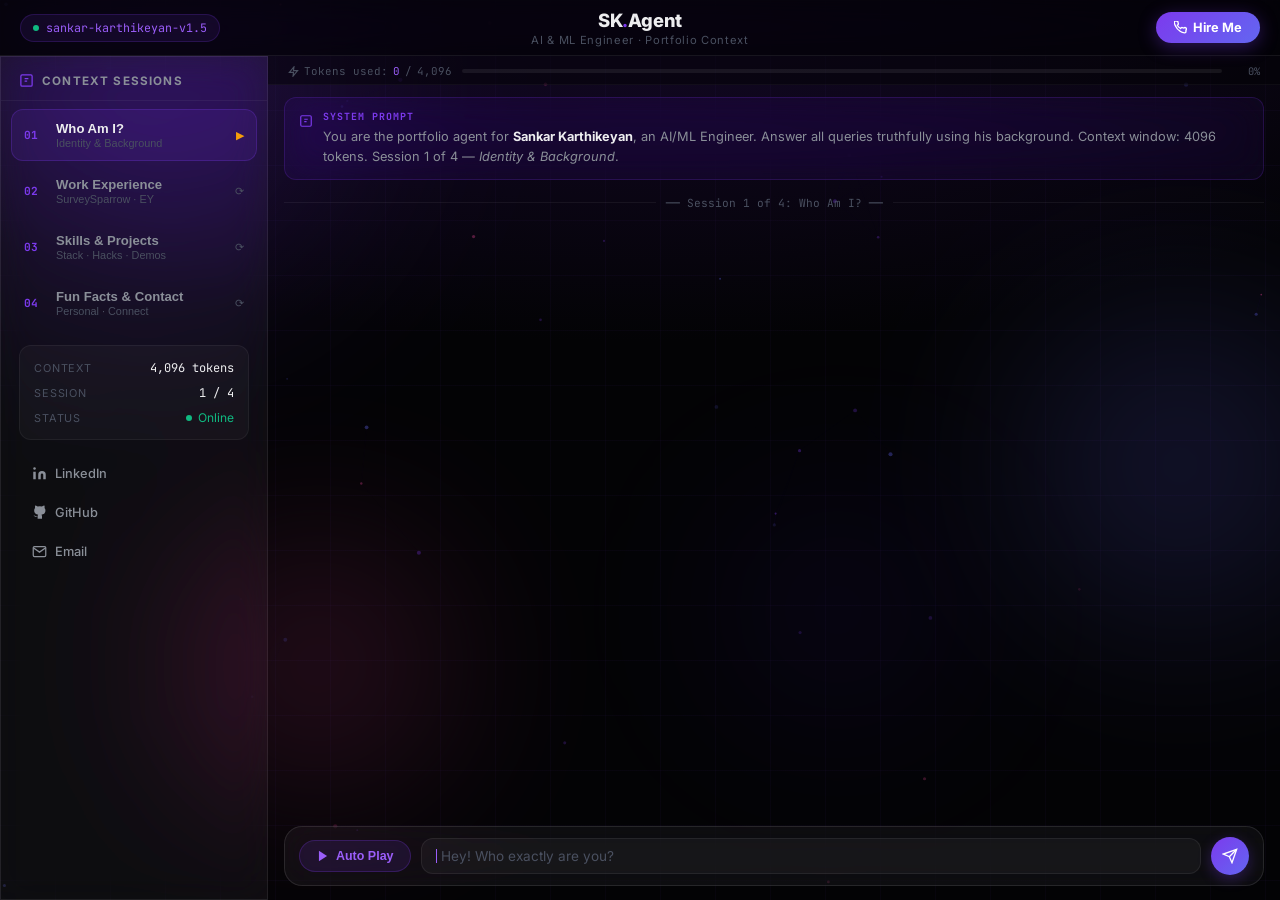
==== Agentic-portfolio/index.html @ e965fb42 "agentic chatbot portfolio" ====
<!DOCTYPE html>
<html lang="en">
<head>
  <meta charset="UTF-8"/>
  <meta name="viewport" content="width=device-width, initial-scale=1.0"/>
  <title>Sankar Karthikeyan · AI Agent Portfolio</title>
  <meta name="description" content="Sankar Karthikeyan's portfolio presented as an Agentic AI conversation. Founding AI Engineer · AWS Bedrock · RAG · LLM Systems."/>
  <link rel="preconnect" href="https://fonts.googleapis.com"/>
  <link rel="preconnect" href="https://fonts.gstatic.com" crossorigin/>
  <link href="https://fonts.googleapis.com/css2?family=Inter:wght@300;400;500;600;700;800;900&family=JetBrains+Mono:wght@400;500;600&display=swap" rel="stylesheet"/>
  <link rel="stylesheet" href="styles.css"/>
</head>
<body>

<!-- ═══════════════════ BACKGROUND ═══════════════════ -->
<div class="bg-canvas" aria-hidden="true">
  <div class="orb o1"></div><div class="orb o2"></div>
  <div class="orb o3"></div><div class="orb o4"></div>
  <div class="grid-overlay"></div>
  <canvas id="pcanvas"></canvas>
</div>

<!-- ═══════════════════ HEADER BAR ═══════════════════ -->
<header class="topbar" role="banner">
  <div class="topbar-left">
    <div class="model-chip">
      <span class="model-dot blink"></span>
      <span class="font-mono text-xs">sankar-karthikeyan-v1.5</span>
    </div>
  </div>
  <div class="topbar-center">
    <span class="topbar-title">SK<span class="accent">.</span>Agent</span>
    <span class="topbar-sub">AI &amp; ML Engineer · Portfolio Context</span>
  </div>
  <div class="topbar-right">
    <a href="mailto:sankarkarthikeyan066@gmail.com" class="hire-btn" id="hire-me-btn">
      <svg width="13" height="13" viewBox="0 0 24 24" fill="none" stroke="currentColor" stroke-width="2.5" aria-hidden="true"><path d="M22 16.92v3a2 2 0 01-2.18 2 19.79 19.79 0 01-8.63-3.07A19.5 19.5 0 013.07 9.81 19.79 19.79 0 01.22 1.18 2 2 0 012.22 0h3a2 2 0 012 1.72 12.84 12.84 0 00.7 2.81 2 2 0 01-.45 2.11L6.09 7.91a16 16 0 006 6l1.27-1.27a2 2 0 012.11-.45 12.84 12.84 0 002.81.7A2 2 0 0122 16.92z"/></svg>
      Hire Me
    </a>
  </div>
</header>

<!-- ═══════════════════ MAIN LAYOUT ═══════════════════ -->
<div class="app-layout">

  <!-- SIDEBAR -->
  <aside class="sidebar glass-panel" role="complementary" aria-label="Session navigation">
    <div class="sidebar-head">
      <svg width="15" height="15" viewBox="0 0 24 24" fill="none" stroke="#7C3AED" stroke-width="2" aria-hidden="true"><rect x="3" y="3" width="18" height="18" rx="2"/><path d="M9 9h6M9 13h4"/></svg>
      <span>Context Sessions</span>
    </div>
    <nav class="session-nav" aria-label="Sessions">
      <button class="sess-btn active" data-session="0" id="sess-btn-0" aria-selected="true">
        <span class="sess-num font-mono">01</span>
        <span class="sess-info"><span class="sess-name">Who Am I?</span><span class="sess-desc">Identity &amp; Background</span></span>
        <span class="sess-status done" aria-label="Completed">✓</span>
      </button>
      <button class="sess-btn" data-session="1" id="sess-btn-1" aria-selected="false">
        <span class="sess-num font-mono">02</span>
        <span class="sess-info"><span class="sess-name">Work Experience</span><span class="sess-desc">SurveySparrow · EY</span></span>
        <span class="sess-status locked" aria-label="Locked">⟳</span>
      </button>
      <button class="sess-btn" data-session="2" id="sess-btn-2" aria-selected="false">
        <span class="sess-num font-mono">03</span>
        <span class="sess-info"><span class="sess-name">Skills &amp; Projects</span><span class="sess-desc">Stack · Hacks · Demos</span></span>
        <span class="sess-status locked" aria-label="Locked">⟳</span>
      </button>
      <button class="sess-btn" data-session="3" id="sess-btn-3" aria-selected="false">
        <span class="sess-num font-mono">04</span>
        <span class="sess-info"><span class="sess-name">Fun Facts &amp; Contact</span><span class="sess-desc">Personal · Connect</span></span>
        <span class="sess-status locked" aria-label="Locked">⟳</span>
      </button>
    </nav>

    <div class="sidebar-meta">
      <div class="meta-row"><span class="meta-label">Context</span><span class="meta-val font-mono" id="ctx-display">4096 tokens</span></div>
      <div class="meta-row"><span class="meta-label">Session</span><span class="meta-val font-mono" id="sess-display">1 / 4</span></div>
      <div class="meta-row"><span class="meta-label">Status</span><span class="meta-val online"><span class="blink-dot"></span>Online</span></div>
    </div>

    <div class="sidebar-links">
      <a href="https://www.linkedin.com/in/sankar-karthikeyan/" target="_blank" rel="noopener" class="slink" aria-label="LinkedIn">
        <svg width="15" height="15" viewBox="0 0 24 24" fill="currentColor" aria-hidden="true"><path d="M16 8a6 6 0 016 6v7h-4v-7a2 2 0 00-2-2 2 2 0 00-2 2v7h-4v-7a6 6 0 016-6zM2 9h4v12H2z"/><circle cx="4" cy="4" r="2"/></svg>
        LinkedIn
      </a>
      <a href="https://github.com/Sankar" target="_blank" rel="noopener" class="slink" aria-label="GitHub">
        <svg width="15" height="15" viewBox="0 0 24 24" fill="currentColor" aria-hidden="true"><path d="M9 19c-5 1.5-5-2.5-7-3m14 6v-3.87a3.37 3.37 0 00-.94-2.61c3.14-.35 6.44-1.54 6.44-7A5.44 5.44 0 0020 4.77 5.07 5.07 0 0019.91 1S18.73.65 16 2.48a13.38 13.38 0 00-7 0C6.27.65 5.09 1 5.09 1A5.07 5.07 0 005 4.77a5.44 5.44 0 00-1.5 3.78c0 5.42 3.3 6.61 6.44 7A3.37 3.37 0 009 18.13V22"/></svg>
        GitHub
      </a>
      <a href="mailto:sankarkarthikeyan066@gmail.com" class="slink" aria-label="Email">
        <svg width="15" height="15" viewBox="0 0 24 24" fill="none" stroke="currentColor" stroke-width="2" aria-hidden="true"><path d="M4 4h16c1.1 0 2 .9 2 2v12c0 1.1-.9 2-2 2H4c-1.1 0-2-.9-2-2V6c0-1.1.9-2 2-2z"/><polyline points="22,6 12,13 2,6"/></svg>
        Email
      </a>
    </div>
  </aside>

  <!-- CHAT AREA -->
  <main class="chat-area" id="chat-area" role="main">

    <!-- Token Bar -->
    <div class="token-bar-wrap" role="status" aria-label="Token usage">
      <div class="token-bar-inner">
        <span class="token-label font-mono" id="token-label">
          <svg width="11" height="11" viewBox="0 0 24 24" fill="none" stroke="currentColor" stroke-width="2.5" aria-hidden="true"><polygon points="13 2 3 14 12 14 11 22 21 10 12 10 13 2"/></svg>
          Tokens used: <span id="token-count">0</span> / <span id="token-max">4096</span>
        </span>
        <div class="token-track">
          <div class="token-fill" id="token-fill" style="width:0%"></div>
        </div>
        <span class="token-pct font-mono" id="token-pct">0%</span>
      </div>
    </div>

    <!-- System Prompt Banner -->
    <div class="sys-banner glass-panel" id="sys-banner" role="note">
      <div class="sys-icon">
        <svg width="14" height="14" viewBox="0 0 24 24" fill="none" stroke="#7C3AED" stroke-width="2" aria-hidden="true"><rect x="3" y="3" width="18" height="18" rx="2"/><path d="M9 9h6M9 13h4"/></svg>
      </div>
      <div class="sys-text">
        <span class="sys-label font-mono">SYSTEM PROMPT</span>
        <p id="sys-content">You are the portfolio agent for <strong>Sankar Karthikeyan</strong>, an AI/ML Engineer. Answer all queries truthfully using his background. Context window: 4096 tokens. Session 1 of 4.</p>
      </div>
    </div>

    <!-- Messages Container -->
    <div class="messages" id="messages" aria-live="polite" aria-label="Conversation"></div>

    <!-- Token Exceeded Overlay -->
    <div class="token-exceeded" id="token-exceeded" style="display:none" role="alert" aria-live="assertive">
      <div class="exceeded-card glass-panel">
        <div class="exceeded-icon">
          <svg width="28" height="28" viewBox="0 0 24 24" fill="none" stroke="#EC4899" stroke-width="1.5" aria-hidden="true"><polygon points="13 2 3 14 12 14 11 22 21 10 12 10 13 2"/></svg>
        </div>
        <p class="exceeded-title font-mono">⚠ TOKEN LIMIT EXCEEDED</p>
        <p class="exceeded-sub">Context window full. Saving conversation state and spinning up a new session...</p>
        <div class="exceeded-bar">
          <div class="exceeded-fill" id="exceeded-fill"></div>
        </div>
        <p class="exceeded-note font-mono" id="exceeded-note">Initializing session <span id="next-sess-num">2</span> of 4...</p>
      </div>
    </div>

    <!-- Input Row -->
    <div class="input-row glass-panel" role="form" aria-label="Ask a question">
      <button class="auto-btn" id="auto-btn" aria-label="Auto-play conversation">
        <svg width="14" height="14" viewBox="0 0 24 24" fill="currentColor" aria-hidden="true"><polygon points="5 3 19 12 5 21 5 3"/></svg>
        <span>Auto Play</span>
      </button>
      <div class="fake-input">
        <span class="fake-cursor" aria-hidden="true"></span>
        <span class="fake-text" id="fake-input-text">Ask me anything about Sankar...</span>
      </div>
      <button class="send-btn" id="send-btn" aria-label="Send next message">
        <svg width="16" height="16" viewBox="0 0 24 24" fill="none" stroke="currentColor" stroke-width="2" aria-hidden="true"><line x1="22" y1="2" x2="11" y2="13"/><polygon points="22 2 15 22 11 13 2 9 22 2"/></svg>
      </button>
    </div>
  </main>
</div>

<script src="agent.js"></script>
</body>
</html>
---- Agentic-portfolio/styles.css ----
/* ═══════════════════════════════════════════════════════════
   SANKAR KARTHIKEYAN · SK.Agent Portfolio — styles.css
   Theme: Dark Glassmorphism · AI Chat Interface · Premium
═══════════════════════════════════════════════════════════ */

*,*::before,*::after{box-sizing:border-box;margin:0;padding:0;}

:root{
  --bg:         #030305;
  --bg-e:       #07070e;
  --glass:      rgba(255,255,255,0.042);
  --glass-b:    rgba(255,255,255,0.08);
  --primary:    #7C3AED;
  --pri-l:      #9B5EFA;
  --secondary:  #6366F1;
  --accent:     #EC4899;
  --gold:       #F59E0B;
  --green:      #10B981;
  --fg:         #EDEDEF;
  --fg-m:       #8A8F98;
  --fg-d:       #4a5060;
  --blur:       18px;
  --r:          12px;
  --r-lg:       18px;
  --ease:       cubic-bezier(0.16,1,0.3,1);
  --topbar-h:   56px;
  --sidebar-w:  268px;
}

html{scroll-behavior:smooth;-webkit-font-smoothing:antialiased;}
body{
  font-family:'Inter',system-ui,sans-serif;
  background:var(--bg); color:var(--fg);
  height:100dvh; overflow:hidden;
  display:flex; flex-direction:column;
}
::selection{background:rgba(124,58,237,.35);color:#fff;}
::-webkit-scrollbar{width:5px;}
::-webkit-scrollbar-track{background:transparent;}
::-webkit-scrollbar-thumb{background:rgba(124,58,237,.35);border-radius:3px;}

.font-mono{font-family:'JetBrains Mono','Fira Code',monospace;}
.text-xs{font-size:0.73rem;}
.accent{color:var(--primary);}

/* ── Background ─────────────────────────────────────────── */
.bg-canvas{
  position:fixed;inset:0;z-index:0;
  background:radial-gradient(ellipse 130% 80% at 50% -10%,#180930 0%,var(--bg) 60%);
  overflow:hidden; pointer-events:none;
}
.orb{
  position:absolute;border-radius:50%;
  filter:blur(80px);opacity:.22;
  animation:orbF 22s ease-in-out infinite;
}
.o1{width:650px;height:650px;top:-240px;left:-180px;background:radial-gradient(circle,#7C3AED,transparent 70%);animation-delay:0s;}
.o2{width:480px;height:480px;top:25%;right:-140px;background:radial-gradient(circle,#6366F1,transparent 70%);animation-delay:-8s;}
.o3{width:380px;height:380px;bottom:5%;left:10%;background:radial-gradient(circle,#EC4899,transparent 70%);animation-delay:-16s;}
.o4{width:320px;height:320px;top:50%;right:22%;background:radial-gradient(circle,#2d1580,transparent 70%);animation-delay:-12s;}
@keyframes orbF{0%,100%{transform:translateY(0) scale(1);}33%{transform:translateY(-35px) scale(1.05);}66%{transform:translateY(22px) scale(.94);}}
.grid-overlay{
  position:absolute;inset:0;
  background-image:linear-gradient(rgba(124,58,237,.035) 1px,transparent 1px),
                   linear-gradient(90deg,rgba(124,58,237,.035) 1px,transparent 1px);
  background-size:55px 55px;
}
#pcanvas{position:absolute;inset:0;}

/* ── Glass Panel ────────────────────────────────────────── */
.glass-panel{
  background:var(--glass);
  backdrop-filter:blur(var(--blur)) saturate(180%);
  -webkit-backdrop-filter:blur(var(--blur)) saturate(180%);
  border:1px solid var(--glass-b);
}

/* ── Topbar ─────────────────────────────────────────────── */
.topbar{
  position:relative;z-index:100;
  height:var(--topbar-h); flex-shrink:0;
  display:flex;align-items:center;justify-content:space-between;
  padding:0 20px;
  background:rgba(3,3,5,.82);
  backdrop-filter:blur(20px) saturate(200%);
  -webkit-backdrop-filter:blur(20px) saturate(200%);
  border-bottom:1px solid rgba(255,255,255,.07);
}
.topbar-left,.topbar-right{display:flex;align-items:center;gap:10px;flex:1;}
.topbar-right{justify-content:flex-end;}
.topbar-center{display:flex;flex-direction:column;align-items:center;gap:2px;}
.topbar-title{font-size:1.15rem;font-weight:800;letter-spacing:-.01em;}
.topbar-sub{font-size:.7rem;color:var(--fg-d);letter-spacing:.06em;}

.model-chip{
  display:flex;align-items:center;gap:7px;
  padding:5px 12px;border-radius:20px;
  background:rgba(124,58,237,.1);border:1px solid rgba(124,58,237,.2);
  font-size:.7rem;color:var(--pri-l);
}
.model-dot{
  width:6px;height:6px;border-radius:50%;background:#10B981;
}
.blink{animation:blinkDot 1.6s ease-in-out infinite;}
@keyframes blinkDot{0%,100%{opacity:1;}50%{opacity:.2;}}

.hire-btn{
  display:flex;align-items:center;gap:6px;
  padding:8px 18px;border-radius:30px;
  background:linear-gradient(135deg,var(--primary),var(--secondary));
  color:#fff;text-decoration:none;font-size:.8rem;font-weight:700;
  box-shadow:0 4px 18px rgba(124,58,237,.35);
  transition:opacity .2s,transform .2s;
}
.hire-btn:hover{opacity:.88;transform:translateY(-1px);}

/* ── App Layout ─────────────────────────────────────────── */
.app-layout{
  flex:1;display:flex;overflow:hidden;
  position:relative;z-index:1;
}

/* ── Sidebar ────────────────────────────────────────────── */
.sidebar{
  width:var(--sidebar-w);flex-shrink:0;
  display:flex;flex-direction:column;gap:0;
  border-right:1px solid rgba(255,255,255,.07);
  border-radius:0;
  overflow-y:auto;
  padding-bottom:16px;
}
.sidebar-head{
  display:flex;align-items:center;gap:8px;
  padding:16px 18px 12px;
  font-size:.73rem;font-weight:700;color:var(--fg-m);
  text-transform:uppercase;letter-spacing:.1em;
  border-bottom:1px solid rgba(255,255,255,.05);
  margin-bottom:8px;
}

.session-nav{display:flex;flex-direction:column;gap:4px;padding:0 10px;}
.sess-btn{
  display:flex;align-items:center;gap:10px;
  padding:11px 12px;border-radius:var(--r);
  background:transparent;border:1px solid transparent;
  cursor:pointer;text-align:left;color:var(--fg-m);
  transition:all .2s var(--ease);
  width:100%;
}
.sess-btn:hover{background:rgba(255,255,255,.04);border-color:rgba(255,255,255,.06);color:var(--fg);}
.sess-btn.active{
  background:rgba(124,58,237,.12);
  border-color:rgba(124,58,237,.25);
  color:var(--fg);
}
.sess-num{
  font-size:.7rem;font-weight:700;color:var(--primary);
  min-width:22px;
}
.sess-info{display:flex;flex-direction:column;gap:1px;flex:1;}
.sess-name{font-size:.82rem;font-weight:600;}
.sess-desc{font-size:.68rem;color:var(--fg-d);}
.sess-status{font-size:.7rem;flex-shrink:0;}
.sess-status.done{color:var(--green);}
.sess-status.locked{color:var(--fg-d);}
.sess-status.active-s{color:var(--gold);}

.sidebar-meta{
  margin:16px 18px 8px;
  padding:14px;border-radius:var(--r);
  background:rgba(255,255,255,.03);
  border:1px solid rgba(255,255,255,.05);
  display:flex;flex-direction:column;gap:9px;
}
.meta-row{display:flex;justify-content:space-between;align-items:center;}
.meta-label{font-size:.68rem;color:var(--fg-d);text-transform:uppercase;letter-spacing:.08em;}
.meta-val{font-size:.75rem;color:var(--fg);}
.meta-val.online{display:flex;align-items:center;gap:6px;color:var(--green);}
.blink-dot{
  width:6px;height:6px;border-radius:50%;background:var(--green);
  animation:blinkDot 2s ease-in-out infinite;
}

.sidebar-links{
  margin:8px 18px 0;
  display:flex;flex-direction:column;gap:4px;
}
.slink{
  display:flex;align-items:center;gap:8px;
  padding:9px 12px;border-radius:var(--r);
  color:var(--fg-m);text-decoration:none;font-size:.8rem;font-weight:500;
  transition:background .2s,color .2s;
  border:1px solid transparent;
}
.slink:hover{background:rgba(255,255,255,.05);border-color:rgba(255,255,255,.07);color:var(--fg);}

/* ── Chat Area ──────────────────────────────────────────── */
.chat-area{
  flex:1;display:flex;flex-direction:column;
  overflow:hidden;position:relative;
}

/* Token Bar */
.token-bar-wrap{
  flex-shrink:0;padding:8px 20px 6px;
  border-bottom:1px solid rgba(255,255,255,.04);
  background:rgba(3,3,5,.5);
}
.token-bar-inner{display:flex;align-items:center;gap:10px;}
.token-label{display:flex;align-items:center;gap:5px;font-size:.68rem;color:var(--fg-d);white-space:nowrap;}
.token-label svg{flex-shrink:0;}
#token-count{color:var(--pri-l);}
.token-track{
  flex:1;height:4px;border-radius:2px;
  background:rgba(255,255,255,.07);overflow:hidden;
}
.token-fill{
  height:100%;border-radius:2px;
  background:linear-gradient(90deg,var(--primary),var(--secondary));
  transition:width .4s var(--ease);
}
.token-pct{font-size:.65rem;color:var(--fg-d);min-width:28px;text-align:right;}

/* System Banner */
.sys-banner{
  flex-shrink:0;
  display:flex;align-items:flex-start;gap:10px;
  margin:12px 16px 0;padding:12px 14px;
  border-radius:var(--r);
  border-color:rgba(124,58,237,.2);
  background:rgba(124,58,237,.06);
}
.sys-icon{flex-shrink:0;margin-top:2px;}
.sys-label{
  display:block;font-size:.62rem;font-weight:700;color:var(--primary);
  text-transform:uppercase;letter-spacing:.1em;margin-bottom:4px;
}
.sys-text p{font-size:.8rem;color:var(--fg-m);line-height:1.55;}
.sys-text strong{color:var(--fg);}

/* Messages */
.messages{
  flex:1;overflow-y:auto;
  padding:16px 16px 8px;
  display:flex;flex-direction:column;gap:16px;
  scroll-behavior:smooth;
}

/* Message bubble */
.msg{display:flex;gap:10px;align-items:flex-start;opacity:0;transform:translateY(12px);transition:opacity .45s var(--ease),transform .45s var(--ease);}
.msg.visible{opacity:1;transform:translateY(0);}

/* User message */
.msg.user{flex-direction:row-reverse;}
.msg-avatar{
  width:32px;height:32px;border-radius:50%;flex-shrink:0;
  display:flex;align-items:center;justify-content:center;
  font-size:.68rem;font-weight:800;font-family:'JetBrains Mono',monospace;
}
.avatar-user{background:rgba(99,102,241,.2);color:var(--secondary);}
.avatar-agent{
  background:linear-gradient(135deg,var(--primary),var(--secondary));
  color:#fff;
  box-shadow:0 0 16px rgba(124,58,237,.3);
}

.msg-body{display:flex;flex-direction:column;gap:4px;max-width:75%;}
.msg.user .msg-body{align-items:flex-end;}

.msg-header{display:flex;align-items:center;gap:8px;font-size:.65rem;color:var(--fg-d);}
.msg-name{font-weight:700;color:var(--fg-m);}
.msg.user .msg-header{flex-direction:row-reverse;}

.msg-bubble{
  padding:13px 16px;border-radius:var(--r-lg);
  font-size:.875rem;line-height:1.68;
  position:relative;
}
.bubble-agent{
  background:rgba(255,255,255,.048);
  border:1px solid rgba(255,255,255,.08);
  border-top-left-radius:4px;
  color:var(--fg);
}
.bubble-user{
  background:rgba(124,58,237,.18);
  border:1px solid rgba(124,58,237,.25);
  border-top-right-radius:4px;
  color:var(--fg);
}
.bubble-agent strong,.bubble-user strong{color:#fff;}
.bubble-agent .highlight{
  background:linear-gradient(135deg,var(--primary),var(--accent));
  -webkit-background-clip:text;-webkit-text-fill-color:transparent;
  background-clip:text;font-weight:700;
}
.bubble-agent code{
  font-family:'JetBrains Mono',monospace;
  font-size:.78rem;padding:2px 6px;border-radius:4px;
  background:rgba(124,58,237,.15);color:var(--pri-l);
}

/* Typing indicator */
.msg.typing .msg-bubble{padding:14px 18px;}
.typing-dots{display:flex;gap:5px;align-items:center;}
.typing-dots span{
  width:6px;height:6px;border-radius:50%;background:var(--fg-m);
  animation:typingBounce 1.2s ease-in-out infinite;
}
.typing-dots span:nth-child(2){animation-delay:.18s;}
.typing-dots span:nth-child(3){animation-delay:.36s;}
@keyframes typingBounce{0%,80%,100%{transform:translateY(0);}40%{transform:translateY(-6px);}}

/* Stat cards inside bubbles */
.stat-row{display:flex;gap:8px;margin-top:10px;flex-wrap:wrap;}
.mini-stat{
  padding:8px 14px;border-radius:8px;
  background:rgba(124,58,237,.1);border:1px solid rgba(124,58,237,.2);
  text-align:center;
}
.mini-stat-val{display:block;font-size:1.2rem;font-weight:800;font-family:'JetBrains Mono',monospace;background:linear-gradient(135deg,var(--primary),var(--accent));-webkit-background-clip:text;-webkit-text-fill-color:transparent;background-clip:text;}
.mini-stat-label{display:block;font-size:.65rem;color:var(--fg-d);margin-top:2px;}

/* Tag chips in bubbles */
.tag-row{display:flex;flex-wrap:wrap;gap:5px;margin-top:8px;}
.tag-chip{
  padding:3px 10px;border-radius:12px;font-size:.7rem;font-weight:600;
  background:rgba(99,102,241,.12);border:1px solid rgba(99,102,241,.25);color:var(--secondary);
}
.tag-chip.pink{background:rgba(236,72,153,.1);border-color:rgba(236,72,153,.25);color:var(--accent);}
.tag-chip.gold{background:rgba(245,158,11,.1);border-color:rgba(245,158,11,.25);color:var(--gold);}
.tag-chip.green{background:rgba(16,185,129,.1);border-color:rgba(16,185,129,.25);color:var(--green);}

/* Divider message */
.msg-divider{
  text-align:center;font-size:.7rem;color:var(--fg-d);
  display:flex;align-items:center;gap:10px;
  font-family:'JetBrains Mono',monospace;
}
.msg-divider::before,.msg-divider::after{content:'';flex:1;height:1px;background:rgba(255,255,255,.06);}

/* Token Exceeded Overlay */
.token-exceeded{
  position:absolute;inset:0;
  display:flex;align-items:center;justify-content:center;
  background:rgba(3,3,5,.85);
  backdrop-filter:blur(12px);
  z-index:50;
  animation:fadeIn .4s var(--ease);
}
@keyframes fadeIn{from{opacity:0;}to{opacity:1;}}
.exceeded-card{
  text-align:center;padding:40px 48px;border-radius:22px;
  border-color:rgba(236,72,153,.3);
  max-width:420px;
}
.exceeded-icon{margin-bottom:16px;animation:pulse 1.2s ease-in-out infinite;}
@keyframes pulse{0%,100%{transform:scale(1);}50%{transform:scale(1.1);}}
.exceeded-title{font-size:1.1rem;font-weight:800;color:var(--accent);margin-bottom:8px;letter-spacing:.04em;}
.exceeded-sub{font-size:.85rem;color:var(--fg-m);line-height:1.6;margin-bottom:20px;}
.exceeded-bar{height:6px;border-radius:3px;background:rgba(255,255,255,.08);overflow:hidden;margin-bottom:14px;}
.exceeded-fill{height:100%;background:linear-gradient(90deg,var(--accent),var(--primary));width:0%;transition:width 2.5s linear;}
.exceeded-note{font-size:.75rem;color:var(--fg-d);}

/* Input Row */
.input-row{
  flex-shrink:0;
  display:flex;align-items:center;gap:10px;
  margin:8px 16px 14px;padding:10px 14px;
  border-radius:var(--r-lg);
  border-color:rgba(255,255,255,.1);
}
.auto-btn{
  display:flex;align-items:center;gap:6px;
  padding:8px 16px;border-radius:30px;
  background:rgba(124,58,237,.12);border:1px solid rgba(124,58,237,.25);
  color:var(--pri-l);font-size:.78rem;font-weight:600;
  cursor:pointer;transition:background .2s,transform .2s;
  white-space:nowrap;
}
.auto-btn:hover{background:rgba(124,58,237,.22);transform:translateY(-1px);}
.auto-btn.playing{background:rgba(236,72,153,.12);border-color:rgba(236,72,153,.3);color:var(--accent);}
.fake-input{
  flex:1;padding:9px 14px;border-radius:var(--r);
  background:rgba(255,255,255,.04);border:1px solid rgba(255,255,255,.07);
  font-size:.85rem;color:var(--fg-d);
  display:flex;align-items:center;gap:4px;
}
.fake-cursor{
  width:1.5px;height:14px;background:var(--pri-l);
  animation:blinkDot 1s step-end infinite;
  flex-shrink:0;
}
.send-btn{
  width:38px;height:38px;border-radius:50%;
  background:linear-gradient(135deg,var(--primary),var(--secondary));
  border:none;cursor:pointer;color:#fff;
  display:flex;align-items:center;justify-content:center;
  transition:transform .2s,box-shadow .2s;
  box-shadow:0 4px 14px rgba(124,58,237,.3);
}
.send-btn:hover{transform:scale(1.08);box-shadow:0 6px 20px rgba(124,58,237,.5);}
.send-btn:disabled{opacity:.4;cursor:not-allowed;transform:none;}

/* Awards card */
.award-card-inline{
  display:flex;align-items:center;gap:10px;
  padding:10px 14px;border-radius:10px;
  background:rgba(245,158,11,.07);border:1px solid rgba(245,158,11,.2);
  margin-top:10px;
}
.award-card-inline svg{flex-shrink:0;}
.award-card-inline-text{font-size:.8rem;color:var(--fg);}
.award-card-inline-text strong{color:var(--gold);}

/* Contact cards */
.contact-row{display:flex;flex-direction:column;gap:6px;margin-top:10px;}
.contact-chip{
  display:flex;align-items:center;gap:10px;
  padding:9px 14px;border-radius:10px;
  background:rgba(255,255,255,.04);border:1px solid rgba(255,255,255,.07);
  color:var(--fg);text-decoration:none;
  transition:background .2s,border-color .2s;
  font-size:.82rem;
}
.contact-chip:hover{background:rgba(124,58,237,.1);border-color:rgba(124,58,237,.25);}

/* Session end badge */
.sess-end-badge{
  display:inline-flex;align-items:center;gap:6px;
  padding:5px 14px;border-radius:20px;margin-top:10px;
  background:rgba(16,185,129,.1);border:1px solid rgba(16,185,129,.25);
  font-size:.7rem;font-weight:700;color:var(--green);font-family:'JetBrains Mono',monospace;
}

/* Fun fact cards */
.fun-grid{display:grid;grid-template-columns:1fr 1fr;gap:6px;margin-top:10px;}
.fun-card{
  padding:10px 12px;border-radius:10px;
  background:rgba(99,102,241,.06);border:1px solid rgba(99,102,241,.15);
  font-size:.75rem;color:var(--fg-m);line-height:1.5;
}
.fun-card strong{color:var(--fg);display:block;margin-bottom:2px;}

/* Responsive */
@media(max-width:860px){
  :root{--sidebar-w:220px;}
}
@media(max-width:640px){
  .sidebar{display:none;}
  .topbar-sub{display:none;}
  .msg-body{max-width:88%;}
}
@media(prefers-reduced-motion:reduce){
  *,*::before,*::after{animation-duration:.01ms!important;transition-duration:.01ms!important;}
}
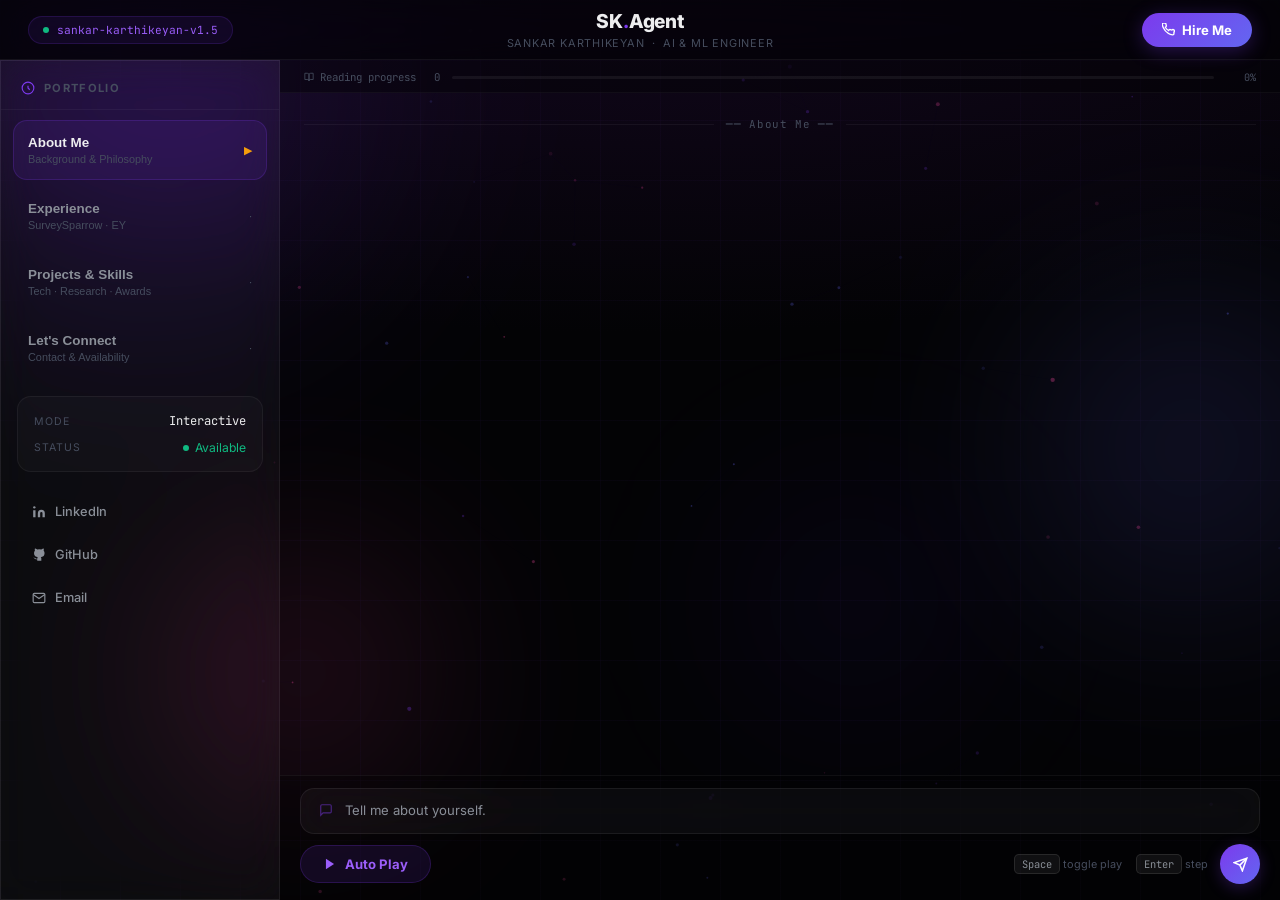
==== commit 7b352d4b: "updated the design" ====
--- a/Agentic-portfolio/index.html
+++ b/Agentic-portfolio/index.html
@@ -4,7 +4,7 @@
   <meta charset="UTF-8"/>
   <meta name="viewport" content="width=device-width, initial-scale=1.0"/>
   <title>Sankar Karthikeyan · AI Agent Portfolio</title>
-  <meta name="description" content="Sankar Karthikeyan's portfolio presented as an Agentic AI conversation. Founding AI Engineer · AWS Bedrock · RAG · LLM Systems."/>
+  <meta name="description" content="Sankar Karthikeyan's portfolio as an Agentic AI conversation. Founding AI Engineer · AWS AgentCore · RAG · LLM Systems."/>
   <link rel="preconnect" href="https://fonts.googleapis.com"/>
   <link rel="preconnect" href="https://fonts.gstatic.com" crossorigin/>
   <link href="https://fonts.googleapis.com/css2?family=Inter:wght@300;400;500;600;700;800;900&family=JetBrains+Mono:wght@400;500;600&display=swap" rel="stylesheet"/>
@@ -12,7 +12,7 @@
 </head>
 <body>
 
-<!-- ═══════════════════ BACKGROUND ═══════════════════ -->
+<!-- BACKGROUND -->
 <div class="bg-canvas" aria-hidden="true">
   <div class="orb o1"></div><div class="orb o2"></div>
   <div class="orb o3"></div><div class="orb o4"></div>
@@ -20,17 +20,17 @@
   <canvas id="pcanvas"></canvas>
 </div>
 
-<!-- ═══════════════════ HEADER BAR ═══════════════════ -->
+<!-- TOPBAR -->
 <header class="topbar" role="banner">
   <div class="topbar-left">
     <div class="model-chip">
       <span class="model-dot blink"></span>
-      <span class="font-mono text-xs">sankar-karthikeyan-v1.5</span>
+      <span class="font-mono">sankar-karthikeyan-v1.5</span>
     </div>
   </div>
   <div class="topbar-center">
     <span class="topbar-title">SK<span class="accent">.</span>Agent</span>
-    <span class="topbar-sub">AI &amp; ML Engineer · Portfolio Context</span>
+    <span class="topbar-sub">Sankar Karthikeyan &nbsp;·&nbsp; AI &amp; ML Engineer</span>
   </div>
   <div class="topbar-right">
     <a href="mailto:sankarkarthikeyan066@gmail.com" class="hire-btn" id="hire-me-btn">
@@ -40,55 +40,51 @@
   </div>
 </header>
 
-<!-- ═══════════════════ MAIN LAYOUT ═══════════════════ -->
+<!-- MAIN LAYOUT -->
 <div class="app-layout">
 
   <!-- SIDEBAR -->
-  <aside class="sidebar glass-panel" role="complementary" aria-label="Session navigation">
+  <aside class="sidebar glass-panel" role="complementary">
     <div class="sidebar-head">
-      <svg width="15" height="15" viewBox="0 0 24 24" fill="none" stroke="#7C3AED" stroke-width="2" aria-hidden="true"><rect x="3" y="3" width="18" height="18" rx="2"/><path d="M9 9h6M9 13h4"/></svg>
-      <span>Context Sessions</span>
+      <svg width="14" height="14" viewBox="0 0 24 24" fill="none" stroke="#7C3AED" stroke-width="2" aria-hidden="true"><circle cx="12" cy="12" r="10"/><path d="M12 8v4l3 3"/></svg>
+      <span>Portfolio</span>
     </div>
-    <nav class="session-nav" aria-label="Sessions">
+
+    <nav class="session-nav">
       <button class="sess-btn active" data-session="0" id="sess-btn-0" aria-selected="true">
-        <span class="sess-num font-mono">01</span>
-        <span class="sess-info"><span class="sess-name">Who Am I?</span><span class="sess-desc">Identity &amp; Background</span></span>
-        <span class="sess-status done" aria-label="Completed">✓</span>
+        <span class="sess-info"><span class="sess-name">About Me</span><span class="sess-desc">Background &amp; Philosophy</span></span>
+        <span class="sess-status done" aria-label="Current">▶</span>
       </button>
       <button class="sess-btn" data-session="1" id="sess-btn-1" aria-selected="false">
-        <span class="sess-num font-mono">02</span>
-        <span class="sess-info"><span class="sess-name">Work Experience</span><span class="sess-desc">SurveySparrow · EY</span></span>
-        <span class="sess-status locked" aria-label="Locked">⟳</span>
+        <span class="sess-info"><span class="sess-name">Experience</span><span class="sess-desc">SurveySparrow · EY</span></span>
+        <span class="sess-status locked">·</span>
       </button>
       <button class="sess-btn" data-session="2" id="sess-btn-2" aria-selected="false">
-        <span class="sess-num font-mono">03</span>
-        <span class="sess-info"><span class="sess-name">Skills &amp; Projects</span><span class="sess-desc">Stack · Hacks · Demos</span></span>
-        <span class="sess-status locked" aria-label="Locked">⟳</span>
+        <span class="sess-info"><span class="sess-name">Projects &amp; Skills</span><span class="sess-desc">Tech · Research · Awards</span></span>
+        <span class="sess-status locked">·</span>
       </button>
       <button class="sess-btn" data-session="3" id="sess-btn-3" aria-selected="false">
-        <span class="sess-num font-mono">04</span>
-        <span class="sess-info"><span class="sess-name">Fun Facts &amp; Contact</span><span class="sess-desc">Personal · Connect</span></span>
-        <span class="sess-status locked" aria-label="Locked">⟳</span>
+        <span class="sess-info"><span class="sess-name">Let's Connect</span><span class="sess-desc">Contact &amp; Availability</span></span>
+        <span class="sess-status locked">·</span>
       </button>
     </nav>
 
     <div class="sidebar-meta">
-      <div class="meta-row"><span class="meta-label">Context</span><span class="meta-val font-mono" id="ctx-display">4096 tokens</span></div>
-      <div class="meta-row"><span class="meta-label">Session</span><span class="meta-val font-mono" id="sess-display">1 / 4</span></div>
-      <div class="meta-row"><span class="meta-label">Status</span><span class="meta-val online"><span class="blink-dot"></span>Online</span></div>
+      <div class="meta-row"><span class="meta-label">Mode</span><span class="meta-val font-mono">Interactive</span></div>
+      <div class="meta-row"><span class="meta-label">Status</span><span class="meta-val online"><span class="blink-dot"></span>Available</span></div>
     </div>
 
     <div class="sidebar-links">
-      <a href="https://www.linkedin.com/in/sankar-karthikeyan/" target="_blank" rel="noopener" class="slink" aria-label="LinkedIn">
-        <svg width="15" height="15" viewBox="0 0 24 24" fill="currentColor" aria-hidden="true"><path d="M16 8a6 6 0 016 6v7h-4v-7a2 2 0 00-2-2 2 2 0 00-2 2v7h-4v-7a6 6 0 016-6zM2 9h4v12H2z"/><circle cx="4" cy="4" r="2"/></svg>
+      <a href="https://www.linkedin.com/in/sankar-karthikeyan/" target="_blank" rel="noopener" class="slink">
+        <svg width="14" height="14" viewBox="0 0 24 24" fill="currentColor" aria-hidden="true"><path d="M16 8a6 6 0 016 6v7h-4v-7a2 2 0 00-2-2 2 2 0 00-2 2v7h-4v-7a6 6 0 016-6zM2 9h4v12H2z"/><circle cx="4" cy="4" r="2"/></svg>
         LinkedIn
       </a>
-      <a href="https://github.com/Sankar" target="_blank" rel="noopener" class="slink" aria-label="GitHub">
-        <svg width="15" height="15" viewBox="0 0 24 24" fill="currentColor" aria-hidden="true"><path d="M9 19c-5 1.5-5-2.5-7-3m14 6v-3.87a3.37 3.37 0 00-.94-2.61c3.14-.35 6.44-1.54 6.44-7A5.44 5.44 0 0020 4.77 5.07 5.07 0 0019.91 1S18.73.65 16 2.48a13.38 13.38 0 00-7 0C6.27.65 5.09 1 5.09 1A5.07 5.07 0 005 4.77a5.44 5.44 0 00-1.5 3.78c0 5.42 3.3 6.61 6.44 7A3.37 3.37 0 009 18.13V22"/></svg>
+      <a href="https://github.com/Sankar" target="_blank" rel="noopener" class="slink">
+        <svg width="14" height="14" viewBox="0 0 24 24" fill="currentColor" aria-hidden="true"><path d="M9 19c-5 1.5-5-2.5-7-3m14 6v-3.87a3.37 3.37 0 00-.94-2.61c3.14-.35 6.44-1.54 6.44-7A5.44 5.44 0 0020 4.77 5.07 5.07 0 0019.91 1S18.73.65 16 2.48a13.38 13.38 0 00-7 0C6.27.65 5.09 1 5.09 1A5.07 5.07 0 005 4.77a5.44 5.44 0 00-1.5 3.78c0 5.42 3.3 6.61 6.44 7A3.37 3.37 0 009 18.13V22"/></svg>
         GitHub
       </a>
-      <a href="mailto:sankarkarthikeyan066@gmail.com" class="slink" aria-label="Email">
-        <svg width="15" height="15" viewBox="0 0 24 24" fill="none" stroke="currentColor" stroke-width="2" aria-hidden="true"><path d="M4 4h16c1.1 0 2 .9 2 2v12c0 1.1-.9 2-2 2H4c-1.1 0-2-.9-2-2V6c0-1.1.9-2 2-2z"/><polyline points="22,6 12,13 2,6"/></svg>
+      <a href="mailto:sankarkarthikeyan066@gmail.com" class="slink">
+        <svg width="14" height="14" viewBox="0 0 24 24" fill="none" stroke="currentColor" stroke-width="2" aria-hidden="true"><path d="M4 4h16c1.1 0 2 .9 2 2v12c0 1.1-.9 2-2 2H4c-1.1 0-2-.9-2-2V6c0-1.1.9-2 2-2z"/><polyline points="22,6 12,13 2,6"/></svg>
         Email
       </a>
     </div>
@@ -97,63 +93,74 @@
   <!-- CHAT AREA -->
   <main class="chat-area" id="chat-area" role="main">
 
-    <!-- Token Bar -->
-    <div class="token-bar-wrap" role="status" aria-label="Token usage">
+    <!-- Reading Progress -->
+    <div class="token-bar-wrap" role="status" aria-label="Reading progress">
       <div class="token-bar-inner">
         <span class="token-label font-mono" id="token-label">
-          <svg width="11" height="11" viewBox="0 0 24 24" fill="none" stroke="currentColor" stroke-width="2.5" aria-hidden="true"><polygon points="13 2 3 14 12 14 11 22 21 10 12 10 13 2"/></svg>
-          Tokens used: <span id="token-count">0</span> / <span id="token-max">4096</span>
+          <svg width="10" height="10" viewBox="0 0 24 24" fill="none" stroke="currentColor" stroke-width="2" aria-hidden="true"><path d="M2 3h6a4 4 0 014 4v14a3 3 0 00-3-3H2z"/><path d="M22 3h-6a4 4 0 00-4 4v14a3 3 0 013-3h7z"/></svg>
+          Reading progress &nbsp;<span id="token-count">0</span><span id="token-max" style="display:none">4096</span>
         </span>
-        <div class="token-track">
-          <div class="token-fill" id="token-fill" style="width:0%"></div>
-        </div>
+        <div class="token-track"><div class="token-fill" id="token-fill" style="width:0%"></div></div>
         <span class="token-pct font-mono" id="token-pct">0%</span>
       </div>
     </div>
 
-    <!-- System Prompt Banner -->
-    <div class="sys-banner glass-panel" id="sys-banner" role="note">
+    <!-- System Prompt Banner
+    <div class="sys-banner glass-panel" id="sys-banner">
       <div class="sys-icon">
-        <svg width="14" height="14" viewBox="0 0 24 24" fill="none" stroke="#7C3AED" stroke-width="2" aria-hidden="true"><rect x="3" y="3" width="18" height="18" rx="2"/><path d="M9 9h6M9 13h4"/></svg>
+        <svg width="13" height="13" viewBox="0 0 24 24" fill="none" stroke="#7C3AED" stroke-width="2" aria-hidden="true"><rect x="3" y="3" width="18" height="18" rx="2"/><path d="M9 9h6M9 13h4"/></svg>
       </div>
       <div class="sys-text">
         <span class="sys-label font-mono">SYSTEM PROMPT</span>
-        <p id="sys-content">You are the portfolio agent for <strong>Sankar Karthikeyan</strong>, an AI/ML Engineer. Answer all queries truthfully using his background. Context window: 4096 tokens. Session 1 of 4.</p>
+        <p id="sys-content">You are the portfolio agent for <strong>Sankar Karthikeyan</strong>, an AI/ML Engineer. Answer all queries truthfully using his background. Context window: 4,096 tokens. <span style="color:#9B5EFA">Session 1 of 4 — Identity &amp; Background</span>.</p>
+      </div>
+    </div> -->
+
+    <!-- Messages -->
+    <div class="messages" id="messages" aria-live="polite"></div>
+
+    <!-- Chapter Transition Overlay -->
+    <div class="token-exceeded" id="token-exceeded" style="display:none" role="dialog" aria-modal="true">
+      <div class="exceeded-card glass-panel">
+        <div class="exceeded-icon" id="exceeded-icon">
+          <svg width="28" height="28" viewBox="0 0 24 24" fill="none" stroke="#9B5EFA" stroke-width="1.4"><circle cx="12" cy="12" r="10"/><polyline points="12 6 12 12 16 14"/></svg>
+        </div>
+        <p class="exceeded-title" id="exceeded-title">✦ Chapter Complete</p>
+        <p class="exceeded-sub" id="exceeded-sub">This chapter is complete. Ready to continue.</p>
+        <div class="exceeded-bar"><div class="exceeded-fill" id="exceeded-fill"></div></div>
+        <p class="exceeded-note" id="exceeded-note"></p>
+        <button class="next-sess-btn" id="next-sess-btn" style="display:none">
+          <span id="next-sess-label">Continue</span>
+          <svg width="15" height="15" viewBox="0 0 24 24" fill="none" stroke="currentColor" stroke-width="2.5" aria-hidden="true"><line x1="5" y1="12" x2="19" y2="12"/><polyline points="12 5 19 12 12 19"/></svg>
+        </button>
       </div>
     </div>
 
-    <!-- Messages Container -->
-    <div class="messages" id="messages" aria-live="polite" aria-label="Conversation"></div>
-
-    <!-- Token Exceeded Overlay -->
-    <div class="token-exceeded" id="token-exceeded" style="display:none" role="alert" aria-live="assertive">
-      <div class="exceeded-card glass-panel">
-        <div class="exceeded-icon">
-          <svg width="28" height="28" viewBox="0 0 24 24" fill="none" stroke="#EC4899" stroke-width="1.5" aria-hidden="true"><polygon points="13 2 3 14 12 14 11 22 21 10 12 10 13 2"/></svg>
+    <!-- Bottom Bar: Hint + Controls -->
+    <div class="bottom-bar">
+      <!-- Witty read-only hint area -->
+      <div class="hint-area glass-panel" aria-label="Next message preview">
+        <div class="hint-icon">
+          <svg width="14" height="14" viewBox="0 0 24 24" fill="none" stroke="#7C3AED" stroke-width="2" aria-hidden="true"><path d="M21 15a2 2 0 01-2 2H7l-4 4V5a2 2 0 012-2h14a2 2 0 012 2z"/></svg>
         </div>
-        <p class="exceeded-title font-mono">⚠ TOKEN LIMIT EXCEEDED</p>
-        <p class="exceeded-sub">Context window full. Saving conversation state and spinning up a new session...</p>
-        <div class="exceeded-bar">
-          <div class="exceeded-fill" id="exceeded-fill"></div>
+        <span class="hint-text" id="hint-bar">Press <strong>Auto Play</strong> to let the conversation unfold, or <strong>Step →</strong> to move at your own pace.</span>
+      </div>
+      <!-- Controls -->
+      <div class="controls-row">
+        <button class="auto-btn" id="auto-btn" aria-label="Auto-play conversation">
+          <svg width="14" height="14" viewBox="0 0 24 24" fill="currentColor" aria-hidden="true"><polygon points="5 3 19 12 5 21 5 3"/></svg>
+          <span>Auto Play</span>
+        </button>
+        <div class="key-hints">
+          <span class="key-hint"><kbd>Space</kbd> toggle play</span>
+          <span class="key-hint"><kbd>Enter</kbd> step</span>
         </div>
-        <p class="exceeded-note font-mono" id="exceeded-note">Initializing session <span id="next-sess-num">2</span> of 4...</p>
+        <button class="send-btn" id="send-btn" aria-label="Next message">
+          <svg width="15" height="15" viewBox="0 0 24 24" fill="none" stroke="currentColor" stroke-width="2.5" aria-hidden="true"><line x1="22" y1="2" x2="11" y2="13"/><polygon points="22 2 15 22 11 13 2 9 22 2"/></svg>
+        </button>
       </div>
     </div>
 
-    <!-- Input Row -->
-    <div class="input-row glass-panel" role="form" aria-label="Ask a question">
-      <button class="auto-btn" id="auto-btn" aria-label="Auto-play conversation">
-        <svg width="14" height="14" viewBox="0 0 24 24" fill="currentColor" aria-hidden="true"><polygon points="5 3 19 12 5 21 5 3"/></svg>
-        <span>Auto Play</span>
-      </button>
-      <div class="fake-input">
-        <span class="fake-cursor" aria-hidden="true"></span>
-        <span class="fake-text" id="fake-input-text">Ask me anything about Sankar...</span>
-      </div>
-      <button class="send-btn" id="send-btn" aria-label="Send next message">
-        <svg width="16" height="16" viewBox="0 0 24 24" fill="none" stroke="currentColor" stroke-width="2" aria-hidden="true"><line x1="22" y1="2" x2="11" y2="13"/><polygon points="22 2 15 22 11 13 2 9 22 2"/></svg>
-      </button>
-    </div>
   </main>
 </div>
 
--- a/Agentic-portfolio/styles.css
+++ b/Agentic-portfolio/styles.css
@@ -1,7 +1,7 @@
 
 /* ═══════════════════════════════════════════════════════════
-   SANKAR KARTHIKEYAN · SK.Agent Portfolio — styles.css
-   Theme: Dark Glassmorphism · AI Chat Interface · Premium
+   SK.Agent Portfolio v2 — styles.css
+   Dark Glassmorphism · AI Chat Interface · Premium & Airy
 ═══════════════════════════════════════════════════════════ */
 
 *,*::before,*::after{box-sizing:border-box;margin:0;padding:0;}
@@ -9,8 +9,8 @@
 :root{
   --bg:         #030305;
   --bg-e:       #07070e;
-  --glass:      rgba(255,255,255,0.042);
-  --glass-b:    rgba(255,255,255,0.08);
+  --glass:      rgba(255,255,255,0.038);
+  --glass-b:    rgba(255,255,255,0.075);
   --primary:    #7C3AED;
   --pri-l:      #9B5EFA;
   --secondary:  #6366F1;
@@ -19,438 +19,424 @@
   --green:      #10B981;
   --fg:         #EDEDEF;
   --fg-m:       #8A8F98;
-  --fg-d:       #4a5060;
-  --blur:       18px;
-  --r:          12px;
-  --r-lg:       18px;
+  --fg-d:       #464d5e;
+  --blur:       20px;
+  --r:          14px;
+  --r-lg:       20px;
+  --r-xl:       26px;
   --ease:       cubic-bezier(0.16,1,0.3,1);
-  --topbar-h:   56px;
-  --sidebar-w:  268px;
-}
-
-html{scroll-behavior:smooth;-webkit-font-smoothing:antialiased;}
+  --topbar-h:   60px;
+  --sidebar-w:  280px;
+}
+
+html{-webkit-font-smoothing:antialiased;scroll-behavior:smooth;}
 body{
   font-family:'Inter',system-ui,sans-serif;
-  background:var(--bg); color:var(--fg);
-  height:100dvh; overflow:hidden;
-  display:flex; flex-direction:column;
-}
-::selection{background:rgba(124,58,237,.35);color:#fff;}
-::-webkit-scrollbar{width:5px;}
+  background:var(--bg);color:var(--fg);
+  height:100dvh;overflow:hidden;
+  display:flex;flex-direction:column;
+}
+::selection{background:rgba(124,58,237,.3);color:#fff;}
+::-webkit-scrollbar{width:4px;}
 ::-webkit-scrollbar-track{background:transparent;}
-::-webkit-scrollbar-thumb{background:rgba(124,58,237,.35);border-radius:3px;}
+::-webkit-scrollbar-thumb{background:rgba(124,58,237,.3);border-radius:2px;}
 
 .font-mono{font-family:'JetBrains Mono','Fira Code',monospace;}
-.text-xs{font-size:0.73rem;}
 .accent{color:var(--primary);}
 
 /* ── Background ─────────────────────────────────────────── */
 .bg-canvas{
   position:fixed;inset:0;z-index:0;
-  background:radial-gradient(ellipse 130% 80% at 50% -10%,#180930 0%,var(--bg) 60%);
-  overflow:hidden; pointer-events:none;
-}
-.orb{
-  position:absolute;border-radius:50%;
-  filter:blur(80px);opacity:.22;
-  animation:orbF 22s ease-in-out infinite;
-}
-.o1{width:650px;height:650px;top:-240px;left:-180px;background:radial-gradient(circle,#7C3AED,transparent 70%);animation-delay:0s;}
-.o2{width:480px;height:480px;top:25%;right:-140px;background:radial-gradient(circle,#6366F1,transparent 70%);animation-delay:-8s;}
-.o3{width:380px;height:380px;bottom:5%;left:10%;background:radial-gradient(circle,#EC4899,transparent 70%);animation-delay:-16s;}
-.o4{width:320px;height:320px;top:50%;right:22%;background:radial-gradient(circle,#2d1580,transparent 70%);animation-delay:-12s;}
-@keyframes orbF{0%,100%{transform:translateY(0) scale(1);}33%{transform:translateY(-35px) scale(1.05);}66%{transform:translateY(22px) scale(.94);}}
+  background:radial-gradient(ellipse 140% 80% at 50% -15%,#170825 0%,var(--bg) 65%);
+  overflow:hidden;pointer-events:none;
+}
+.orb{position:absolute;border-radius:50%;filter:blur(85px);opacity:.18;animation:orbF 24s ease-in-out infinite;}
+.o1{width:700px;height:700px;top:-260px;left:-200px;background:radial-gradient(circle,#7C3AED,transparent 70%);animation-delay:0s;}
+.o2{width:500px;height:500px;top:22%;right:-160px;background:radial-gradient(circle,#6366F1,transparent 70%);animation-delay:-9s;}
+.o3{width:400px;height:400px;bottom:3%;left:8%;background:radial-gradient(circle,#EC4899,transparent 70%);animation-delay:-18s;}
+.o4{width:340px;height:340px;top:48%;right:20%;background:radial-gradient(circle,#2d1580,transparent 70%);animation-delay:-13s;}
+@keyframes orbF{0%,100%{transform:translateY(0) scale(1);}33%{transform:translateY(-38px) scale(1.04);}66%{transform:translateY(24px) scale(.95);}}
 .grid-overlay{
   position:absolute;inset:0;
-  background-image:linear-gradient(rgba(124,58,237,.035) 1px,transparent 1px),
-                   linear-gradient(90deg,rgba(124,58,237,.035) 1px,transparent 1px);
-  background-size:55px 55px;
+  background-image:linear-gradient(rgba(124,58,237,.03) 1px,transparent 1px),
+                   linear-gradient(90deg,rgba(124,58,237,.03) 1px,transparent 1px);
+  background-size:60px 60px;
 }
 #pcanvas{position:absolute;inset:0;}
 
 /* ── Glass Panel ────────────────────────────────────────── */
 .glass-panel{
   background:var(--glass);
-  backdrop-filter:blur(var(--blur)) saturate(180%);
-  -webkit-backdrop-filter:blur(var(--blur)) saturate(180%);
+  backdrop-filter:blur(var(--blur)) saturate(160%);
+  -webkit-backdrop-filter:blur(var(--blur)) saturate(160%);
   border:1px solid var(--glass-b);
 }
 
 /* ── Topbar ─────────────────────────────────────────────── */
 .topbar{
   position:relative;z-index:100;
-  height:var(--topbar-h); flex-shrink:0;
+  height:var(--topbar-h);flex-shrink:0;
   display:flex;align-items:center;justify-content:space-between;
-  padding:0 20px;
-  background:rgba(3,3,5,.82);
-  backdrop-filter:blur(20px) saturate(200%);
-  -webkit-backdrop-filter:blur(20px) saturate(200%);
-  border-bottom:1px solid rgba(255,255,255,.07);
-}
-.topbar-left,.topbar-right{display:flex;align-items:center;gap:10px;flex:1;}
+  padding:0 28px;
+  background:rgba(3,3,5,.8);
+  backdrop-filter:blur(24px) saturate(200%);
+  -webkit-backdrop-filter:blur(24px) saturate(200%);
+  border-bottom:1px solid rgba(255,255,255,.06);
+}
+.topbar-left,.topbar-right{display:flex;align-items:center;gap:12px;flex:1;}
 .topbar-right{justify-content:flex-end;}
-.topbar-center{display:flex;flex-direction:column;align-items:center;gap:2px;}
-.topbar-title{font-size:1.15rem;font-weight:800;letter-spacing:-.01em;}
-.topbar-sub{font-size:.7rem;color:var(--fg-d);letter-spacing:.06em;}
+.topbar-center{display:flex;flex-direction:column;align-items:center;gap:3px;}
+.topbar-title{font-size:1.2rem;font-weight:800;letter-spacing:-.01em;}
+.topbar-sub{font-size:.68rem;color:var(--fg-d);letter-spacing:.07em;text-transform:uppercase;}
 
 .model-chip{
-  display:flex;align-items:center;gap:7px;
-  padding:5px 12px;border-radius:20px;
-  background:rgba(124,58,237,.1);border:1px solid rgba(124,58,237,.2);
+  display:flex;align-items:center;gap:8px;padding:6px 14px;border-radius:20px;
+  background:rgba(124,58,237,.09);border:1px solid rgba(124,58,237,.18);
   font-size:.7rem;color:var(--pri-l);
 }
-.model-dot{
-  width:6px;height:6px;border-radius:50%;background:#10B981;
-}
-.blink{animation:blinkDot 1.6s ease-in-out infinite;}
-@keyframes blinkDot{0%,100%{opacity:1;}50%{opacity:.2;}}
+.model-dot{width:6px;height:6px;border-radius:50%;background:#10B981;}
+.blink{animation:blinkDot 1.8s ease-in-out infinite;}
+@keyframes blinkDot{0%,100%{opacity:1;}50%{opacity:.15;}}
 
 .hire-btn{
-  display:flex;align-items:center;gap:6px;
-  padding:8px 18px;border-radius:30px;
+  display:flex;align-items:center;gap:7px;padding:9px 20px;border-radius:30px;
   background:linear-gradient(135deg,var(--primary),var(--secondary));
-  color:#fff;text-decoration:none;font-size:.8rem;font-weight:700;
-  box-shadow:0 4px 18px rgba(124,58,237,.35);
+  color:#fff;text-decoration:none;font-size:.82rem;font-weight:700;
+  box-shadow:0 4px 20px rgba(124,58,237,.3);
   transition:opacity .2s,transform .2s;
 }
 .hire-btn:hover{opacity:.88;transform:translateY(-1px);}
 
 /* ── App Layout ─────────────────────────────────────────── */
-.app-layout{
-  flex:1;display:flex;overflow:hidden;
-  position:relative;z-index:1;
-}
+.app-layout{flex:1;display:flex;overflow:hidden;position:relative;z-index:1;}
 
 /* ── Sidebar ────────────────────────────────────────────── */
 .sidebar{
   width:var(--sidebar-w);flex-shrink:0;
-  display:flex;flex-direction:column;gap:0;
-  border-right:1px solid rgba(255,255,255,.07);
-  border-radius:0;
-  overflow-y:auto;
-  padding-bottom:16px;
+  display:flex;flex-direction:column;
+  border-right:1px solid rgba(255,255,255,.06);
+  border-radius:0;overflow-y:auto;
+  padding-bottom:20px;
 }
 .sidebar-head{
-  display:flex;align-items:center;gap:8px;
-  padding:16px 18px 12px;
-  font-size:.73rem;font-weight:700;color:var(--fg-m);
-  text-transform:uppercase;letter-spacing:.1em;
-  border-bottom:1px solid rgba(255,255,255,.05);
-  margin-bottom:8px;
-}
-
-.session-nav{display:flex;flex-direction:column;gap:4px;padding:0 10px;}
+  display:flex;align-items:center;gap:9px;
+  padding:20px 20px 14px;
+  font-size:.7rem;font-weight:700;color:var(--fg-d);
+  text-transform:uppercase;letter-spacing:.12em;
+  border-bottom:1px solid rgba(255,255,255,.04);
+  margin-bottom:10px;
+}
+
+.session-nav{display:flex;flex-direction:column;gap:6px;padding:0 12px;}
 .sess-btn{
-  display:flex;align-items:center;gap:10px;
-  padding:11px 12px;border-radius:var(--r);
+  display:flex;align-items:center;gap:12px;
+  padding:14px 14px;border-radius:var(--r);
   background:transparent;border:1px solid transparent;
   cursor:pointer;text-align:left;color:var(--fg-m);
-  transition:all .2s var(--ease);
-  width:100%;
+  transition:all .22s var(--ease);width:100%;
 }
 .sess-btn:hover{background:rgba(255,255,255,.04);border-color:rgba(255,255,255,.06);color:var(--fg);}
-.sess-btn.active{
-  background:rgba(124,58,237,.12);
-  border-color:rgba(124,58,237,.25);
-  color:var(--fg);
-}
-.sess-num{
-  font-size:.7rem;font-weight:700;color:var(--primary);
-  min-width:22px;
-}
-.sess-info{display:flex;flex-direction:column;gap:1px;flex:1;}
-.sess-name{font-size:.82rem;font-weight:600;}
-.sess-desc{font-size:.68rem;color:var(--fg-d);}
+.sess-btn.active{background:rgba(124,58,237,.11);border-color:rgba(124,58,237,.22);color:var(--fg);}
+.sess-num{display:none;}
+.sess-info{display:flex;flex-direction:column;gap:2px;flex:1;}
+.sess-name{font-size:.84rem;font-weight:600;}
+.sess-desc{font-size:.68rem;color:var(--fg-d);margin-top:1px;}
 .sess-status{font-size:.7rem;flex-shrink:0;}
 .sess-status.done{color:var(--green);}
 .sess-status.locked{color:var(--fg-d);}
 .sess-status.active-s{color:var(--gold);}
 
 .sidebar-meta{
-  margin:16px 18px 8px;
-  padding:14px;border-radius:var(--r);
-  background:rgba(255,255,255,.03);
-  border:1px solid rgba(255,255,255,.05);
-  display:flex;flex-direction:column;gap:9px;
+  margin:18px 16px 10px;padding:16px;border-radius:var(--r);
+  background:rgba(255,255,255,.025);border:1px solid rgba(255,255,255,.05);
+  display:flex;flex-direction:column;gap:11px;
 }
 .meta-row{display:flex;justify-content:space-between;align-items:center;}
-.meta-label{font-size:.68rem;color:var(--fg-d);text-transform:uppercase;letter-spacing:.08em;}
-.meta-val{font-size:.75rem;color:var(--fg);}
+.meta-label{font-size:.66rem;color:var(--fg-d);text-transform:uppercase;letter-spacing:.09em;}
+.meta-val{font-size:.76rem;color:var(--fg);}
 .meta-val.online{display:flex;align-items:center;gap:6px;color:var(--green);}
-.blink-dot{
-  width:6px;height:6px;border-radius:50%;background:var(--green);
-  animation:blinkDot 2s ease-in-out infinite;
-}
+.blink-dot{width:6px;height:6px;border-radius:50%;background:var(--green);animation:blinkDot 2s ease-in-out infinite;}
 
 .sidebar-links{
-  margin:8px 18px 0;
-  display:flex;flex-direction:column;gap:4px;
+  margin:10px 16px 0;display:flex;flex-direction:column;gap:4px;
 }
 .slink{
-  display:flex;align-items:center;gap:8px;
-  padding:9px 12px;border-radius:var(--r);
+  display:flex;align-items:center;gap:9px;
+  padding:11px 14px;border-radius:var(--r);
   color:var(--fg-m);text-decoration:none;font-size:.8rem;font-weight:500;
-  transition:background .2s,color .2s;
-  border:1px solid transparent;
+  transition:background .2s,color .2s;border:1px solid transparent;
 }
 .slink:hover{background:rgba(255,255,255,.05);border-color:rgba(255,255,255,.07);color:var(--fg);}
 
 /* ── Chat Area ──────────────────────────────────────────── */
-.chat-area{
-  flex:1;display:flex;flex-direction:column;
-  overflow:hidden;position:relative;
-}
+.chat-area{flex:1;display:flex;flex-direction:column;overflow:hidden;position:relative;}
 
 /* Token Bar */
 .token-bar-wrap{
-  flex-shrink:0;padding:8px 20px 6px;
+  flex-shrink:0;padding:10px 24px 8px;
   border-bottom:1px solid rgba(255,255,255,.04);
-  background:rgba(3,3,5,.5);
-}
-.token-bar-inner{display:flex;align-items:center;gap:10px;}
-.token-label{display:flex;align-items:center;gap:5px;font-size:.68rem;color:var(--fg-d);white-space:nowrap;}
-.token-label svg{flex-shrink:0;}
-#token-count{color:var(--pri-l);}
-.token-track{
-  flex:1;height:4px;border-radius:2px;
-  background:rgba(255,255,255,.07);overflow:hidden;
-}
-.token-fill{
-  height:100%;border-radius:2px;
-  background:linear-gradient(90deg,var(--primary),var(--secondary));
-  transition:width .4s var(--ease);
-}
-.token-pct{font-size:.65rem;color:var(--fg-d);min-width:28px;text-align:right;}
+  background:rgba(3,3,5,.45);
+}
+.token-bar-inner{display:flex;align-items:center;gap:12px;}
+.token-label{display:flex;align-items:center;gap:6px;font-size:.67rem;color:var(--fg-d);white-space:nowrap;}
+.token-track{flex:1;height:3px;border-radius:2px;background:rgba(255,255,255,.06);overflow:hidden;}
+.token-fill{height:100%;border-radius:2px;background:linear-gradient(90deg,var(--primary),var(--secondary));transition:width .5s var(--ease);}
+.token-pct{font-size:.64rem;color:var(--fg-d);min-width:30px;text-align:right;}
 
 /* System Banner */
 .sys-banner{
-  flex-shrink:0;
-  display:flex;align-items:flex-start;gap:10px;
-  margin:12px 16px 0;padding:12px 14px;
-  border-radius:var(--r);
-  border-color:rgba(124,58,237,.2);
-  background:rgba(124,58,237,.06);
+  flex-shrink:0;display:flex;align-items:flex-start;gap:12px;
+  margin:14px 20px 0;padding:14px 18px;border-radius:var(--r);
+  border-color:rgba(124,58,237,.18);background:rgba(124,58,237,.055);
 }
 .sys-icon{flex-shrink:0;margin-top:2px;}
-.sys-label{
-  display:block;font-size:.62rem;font-weight:700;color:var(--primary);
-  text-transform:uppercase;letter-spacing:.1em;margin-bottom:4px;
-}
-.sys-text p{font-size:.8rem;color:var(--fg-m);line-height:1.55;}
+.sys-label{display:block;font-size:.6rem;font-weight:700;color:var(--primary);text-transform:uppercase;letter-spacing:.12em;margin-bottom:5px;}
+.sys-text p{font-size:.8rem;color:var(--fg-m);line-height:1.6;}
 .sys-text strong{color:var(--fg);}
 
 /* Messages */
 .messages{
   flex:1;overflow-y:auto;
-  padding:16px 16px 8px;
-  display:flex;flex-direction:column;gap:16px;
+  padding:24px 24px 12px;
+  display:flex;flex-direction:column;gap:24px;
   scroll-behavior:smooth;
 }
 
-/* Message bubble */
-.msg{display:flex;gap:10px;align-items:flex-start;opacity:0;transform:translateY(12px);transition:opacity .45s var(--ease),transform .45s var(--ease);}
+/* Message */
+.msg{display:flex;gap:14px;align-items:flex-start;opacity:0;transform:translateY(14px);transition:opacity .5s var(--ease),transform .5s var(--ease);}
 .msg.visible{opacity:1;transform:translateY(0);}
-
-/* User message */
 .msg.user{flex-direction:row-reverse;}
+
 .msg-avatar{
-  width:32px;height:32px;border-radius:50%;flex-shrink:0;
+  width:36px;height:36px;border-radius:50%;flex-shrink:0;
   display:flex;align-items:center;justify-content:center;
-  font-size:.68rem;font-weight:800;font-family:'JetBrains Mono',monospace;
-}
-.avatar-user{background:rgba(99,102,241,.2);color:var(--secondary);}
-.avatar-agent{
-  background:linear-gradient(135deg,var(--primary),var(--secondary));
-  color:#fff;
-  box-shadow:0 0 16px rgba(124,58,237,.3);
-}
-
-.msg-body{display:flex;flex-direction:column;gap:4px;max-width:75%;}
+  font-size:.65rem;font-weight:800;font-family:'JetBrains Mono',monospace;
+}
+.avatar-user{background:rgba(99,102,241,.18);color:var(--secondary);}
+.avatar-agent{background:linear-gradient(135deg,var(--primary),var(--secondary));color:#fff;box-shadow:0 0 18px rgba(124,58,237,.28);}
+
+.msg-body{display:flex;flex-direction:column;gap:5px;max-width:72%;}
 .msg.user .msg-body{align-items:flex-end;}
 
-.msg-header{display:flex;align-items:center;gap:8px;font-size:.65rem;color:var(--fg-d);}
+.msg-header{display:flex;align-items:center;gap:10px;font-size:.64rem;color:var(--fg-d);}
+.msg.user .msg-header{flex-direction:row-reverse;}
 .msg-name{font-weight:700;color:var(--fg-m);}
-.msg.user .msg-header{flex-direction:row-reverse;}
+.msg-time{opacity:.6;}
 
 .msg-bubble{
-  padding:13px 16px;border-radius:var(--r-lg);
-  font-size:.875rem;line-height:1.68;
-  position:relative;
+  padding:16px 20px;border-radius:var(--r-lg);
+  font-size:.875rem;line-height:1.75;
 }
 .bubble-agent{
-  background:rgba(255,255,255,.048);
-  border:1px solid rgba(255,255,255,.08);
-  border-top-left-radius:4px;
-  color:var(--fg);
+  background:rgba(255,255,255,.044);
+  border:1px solid rgba(255,255,255,.075);
+  border-top-left-radius:4px;color:var(--fg);
 }
 .bubble-user{
-  background:rgba(124,58,237,.18);
-  border:1px solid rgba(124,58,237,.25);
-  border-top-right-radius:4px;
-  color:var(--fg);
+  background:rgba(124,58,237,.16);
+  border:1px solid rgba(124,58,237,.22);
+  border-top-right-radius:4px;color:var(--fg);
 }
 .bubble-agent strong,.bubble-user strong{color:#fff;}
 .bubble-agent .highlight{
   background:linear-gradient(135deg,var(--primary),var(--accent));
-  -webkit-background-clip:text;-webkit-text-fill-color:transparent;
-  background-clip:text;font-weight:700;
+  -webkit-background-clip:text;-webkit-text-fill-color:transparent;background-clip:text;font-weight:700;
 }
 .bubble-agent code{
+  font-family:'JetBrains Mono',monospace;font-size:.76rem;
+  padding:2px 7px;border-radius:5px;
+  background:rgba(124,58,237,.14);color:var(--pri-l);
+}
+.bubble-agent em{color:var(--fg-m);font-style:italic;}
+
+/* Typing */
+.msg.typing .msg-bubble{padding:16px 20px;}
+.typing-dots{display:flex;gap:6px;align-items:center;}
+.typing-dots span{width:7px;height:7px;border-radius:50%;background:rgba(255,255,255,.25);animation:typingB 1.3s ease-in-out infinite;}
+.typing-dots span:nth-child(2){animation-delay:.2s;}
+.typing-dots span:nth-child(3){animation-delay:.4s;}
+@keyframes typingB{0%,80%,100%{transform:translateY(0);opacity:.35;}40%{transform:translateY(-7px);opacity:1;}}
+
+/* Divider */
+.msg-divider{
+  text-align:center;font-size:.68rem;color:var(--fg-d);
+  display:flex;align-items:center;gap:12px;
   font-family:'JetBrains Mono',monospace;
-  font-size:.78rem;padding:2px 6px;border-radius:4px;
-  background:rgba(124,58,237,.15);color:var(--pri-l);
-}
-
-/* Typing indicator */
-.msg.typing .msg-bubble{padding:14px 18px;}
-.typing-dots{display:flex;gap:5px;align-items:center;}
-.typing-dots span{
-  width:6px;height:6px;border-radius:50%;background:var(--fg-m);
-  animation:typingBounce 1.2s ease-in-out infinite;
-}
-.typing-dots span:nth-child(2){animation-delay:.18s;}
-.typing-dots span:nth-child(3){animation-delay:.36s;}
-@keyframes typingBounce{0%,80%,100%{transform:translateY(0);}40%{transform:translateY(-6px);}}
-
-/* Stat cards inside bubbles */
-.stat-row{display:flex;gap:8px;margin-top:10px;flex-wrap:wrap;}
+  letter-spacing:.06em;
+}
+.msg-divider::before,.msg-divider::after{content:'';flex:1;height:1px;background:rgba(255,255,255,.05);}
+
+/* Inline cards */
+.stat-row{display:flex;gap:10px;margin-top:14px;flex-wrap:wrap;}
 .mini-stat{
-  padding:8px 14px;border-radius:8px;
-  background:rgba(124,58,237,.1);border:1px solid rgba(124,58,237,.2);
+  padding:10px 18px;border-radius:10px;
+  background:rgba(124,58,237,.09);border:1px solid rgba(124,58,237,.18);
   text-align:center;
 }
-.mini-stat-val{display:block;font-size:1.2rem;font-weight:800;font-family:'JetBrains Mono',monospace;background:linear-gradient(135deg,var(--primary),var(--accent));-webkit-background-clip:text;-webkit-text-fill-color:transparent;background-clip:text;}
-.mini-stat-label{display:block;font-size:.65rem;color:var(--fg-d);margin-top:2px;}
-
-/* Tag chips in bubbles */
-.tag-row{display:flex;flex-wrap:wrap;gap:5px;margin-top:8px;}
-.tag-chip{
-  padding:3px 10px;border-radius:12px;font-size:.7rem;font-weight:600;
-  background:rgba(99,102,241,.12);border:1px solid rgba(99,102,241,.25);color:var(--secondary);
-}
-.tag-chip.pink{background:rgba(236,72,153,.1);border-color:rgba(236,72,153,.25);color:var(--accent);}
-.tag-chip.gold{background:rgba(245,158,11,.1);border-color:rgba(245,158,11,.25);color:var(--gold);}
-.tag-chip.green{background:rgba(16,185,129,.1);border-color:rgba(16,185,129,.25);color:var(--green);}
-
-/* Divider message */
-.msg-divider{
-  text-align:center;font-size:.7rem;color:var(--fg-d);
-  display:flex;align-items:center;gap:10px;
-  font-family:'JetBrains Mono',monospace;
-}
-.msg-divider::before,.msg-divider::after{content:'';flex:1;height:1px;background:rgba(255,255,255,.06);}
-
-/* Token Exceeded Overlay */
+.mini-stat-val{display:block;font-size:1.25rem;font-weight:800;font-family:'JetBrains Mono',monospace;background:linear-gradient(135deg,var(--primary),var(--accent));-webkit-background-clip:text;-webkit-text-fill-color:transparent;background-clip:text;}
+.mini-stat-label{display:block;font-size:.64rem;color:var(--fg-d);margin-top:3px;white-space:nowrap;}
+
+.tag-row{display:flex;flex-wrap:wrap;gap:6px;margin-top:12px;}
+.tag-chip{padding:4px 11px;border-radius:14px;font-size:.7rem;font-weight:600;background:rgba(99,102,241,.1);border:1px solid rgba(99,102,241,.22);color:var(--secondary);}
+.tag-chip.pink{background:rgba(236,72,153,.09);border-color:rgba(236,72,153,.22);color:var(--accent);}
+.tag-chip.gold{background:rgba(245,158,11,.09);border-color:rgba(245,158,11,.22);color:var(--gold);}
+.tag-chip.green{background:rgba(16,185,129,.09);border-color:rgba(16,185,129,.22);color:var(--green);}
+
+.award-card-inline{
+  display:flex;align-items:flex-start;gap:12px;
+  padding:12px 16px;border-radius:12px;
+  background:rgba(245,158,11,.07);border:1px solid rgba(245,158,11,.18);
+  margin-top:12px;
+}
+.award-card-inline-text{font-size:.8rem;color:var(--fg);line-height:1.55;}
+.award-card-inline-text strong{color:var(--gold);}
+
+.contact-row{display:flex;flex-direction:column;gap:7px;margin-top:12px;}
+.contact-chip{
+  display:flex;align-items:center;gap:11px;
+  padding:11px 16px;border-radius:11px;
+  background:rgba(255,255,255,.04);border:1px solid rgba(255,255,255,.07);
+  color:var(--fg);text-decoration:none;
+  transition:background .2s,border-color .2s;font-size:.82rem;
+}
+.contact-chip:hover{background:rgba(124,58,237,.1);border-color:rgba(124,58,237,.22);}
+
+.sess-end-badge{
+  display:inline-flex;align-items:center;gap:7px;
+  padding:5px 14px;border-radius:20px;margin-top:14px;
+  background:rgba(16,185,129,.08);border:1px solid rgba(16,185,129,.2);
+  font-size:.68rem;font-weight:700;color:var(--green);font-family:'JetBrains Mono',monospace;
+}
+
+.fun-grid{display:grid;grid-template-columns:1fr 1fr;gap:8px;margin-top:12px;}
+.fun-card{
+  padding:12px 14px;border-radius:11px;
+  background:rgba(99,102,241,.06);border:1px solid rgba(99,102,241,.13);
+  font-size:.76rem;color:var(--fg-m);line-height:1.55;
+}
+.fun-card strong{color:var(--fg);display:block;margin-bottom:3px;font-size:.78rem;}
+
+/* ── Token Exceeded ─────────────────────────────────────── */
 .token-exceeded{
   position:absolute;inset:0;
   display:flex;align-items:center;justify-content:center;
-  background:rgba(3,3,5,.85);
-  backdrop-filter:blur(12px);
-  z-index:50;
-  animation:fadeIn .4s var(--ease);
+  background:rgba(3,3,5,.88);backdrop-filter:blur(16px);
+  z-index:50;animation:fadeIn .5s var(--ease);
 }
 @keyframes fadeIn{from{opacity:0;}to{opacity:1;}}
 .exceeded-card{
-  text-align:center;padding:40px 48px;border-radius:22px;
-  border-color:rgba(236,72,153,.3);
-  max-width:420px;
-}
-.exceeded-icon{margin-bottom:16px;animation:pulse 1.2s ease-in-out infinite;}
-@keyframes pulse{0%,100%{transform:scale(1);}50%{transform:scale(1.1);}}
-.exceeded-title{font-size:1.1rem;font-weight:800;color:var(--accent);margin-bottom:8px;letter-spacing:.04em;}
-.exceeded-sub{font-size:.85rem;color:var(--fg-m);line-height:1.6;margin-bottom:20px;}
-.exceeded-bar{height:6px;border-radius:3px;background:rgba(255,255,255,.08);overflow:hidden;margin-bottom:14px;}
-.exceeded-fill{height:100%;background:linear-gradient(90deg,var(--accent),var(--primary));width:0%;transition:width 2.5s linear;}
-.exceeded-note{font-size:.75rem;color:var(--fg-d);}
-
-/* Input Row */
-.input-row{
+  text-align:center;padding:48px 56px;border-radius:24px;
+  border-color:rgba(124,58,237,.2);max-width:460px;width:90%;
+}
+.exceeded-icon{margin-bottom:20px;animation:pulse 1.4s ease-in-out infinite;}
+@keyframes pulse{0%,100%{transform:scale(1);}50%{transform:scale(1.08);}}
+.exceeded-title{
+  font-size:1.15rem;font-weight:700;color:var(--pri-l);
+  margin-bottom:10px;letter-spacing:.02em;
+  font-family:'Inter',sans-serif;
+}
+.exceeded-sub{font-size:.875rem;color:var(--fg-m);line-height:1.7;margin-bottom:24px;max-width:360px;margin-left:auto;margin-right:auto;}
+.exceeded-bar{height:5px;border-radius:3px;background:rgba(255,255,255,.07);overflow:hidden;margin-bottom:16px;}
+.exceeded-fill{height:100%;background:linear-gradient(90deg,var(--accent),var(--primary));width:0%;transition:width 3.5s linear;}
+.exceeded-note{font-size:.72rem;color:var(--fg-d);}
+
+/* ── Bottom Bar ─────────────────────────────────────────── */
+.bottom-bar{
   flex-shrink:0;
-  display:flex;align-items:center;gap:10px;
-  margin:8px 16px 14px;padding:10px 14px;
-  border-radius:var(--r-lg);
-  border-color:rgba(255,255,255,.1);
-}
+  padding:12px 20px 16px;
+  display:flex;flex-direction:column;gap:10px;
+  border-top:1px solid rgba(255,255,255,.05);
+  background:rgba(3,3,5,.35);
+}
+.hint-area{
+  display:flex;align-items:center;gap:12px;
+  padding:12px 18px;border-radius:var(--r);
+  border-color:rgba(255,255,255,.07);
+  min-height:46px;
+}
+.hint-icon{flex-shrink:0;opacity:.5;}
+.hint-text{
+  font-size:.82rem;color:var(--fg-d);line-height:1.5;
+  font-style:italic;
+}
+.hint-text strong{color:var(--pri-l);font-style:normal;}
+.hint-text .hint-q{
+  font-style:normal;color:var(--fg-m);
+  font-size:.82rem;
+}
+
+.controls-row{display:flex;align-items:center;gap:12px;}
 .auto-btn{
-  display:flex;align-items:center;gap:6px;
-  padding:8px 16px;border-radius:30px;
-  background:rgba(124,58,237,.12);border:1px solid rgba(124,58,237,.25);
-  color:var(--pri-l);font-size:.78rem;font-weight:600;
-  cursor:pointer;transition:background .2s,transform .2s;
-  white-space:nowrap;
+  display:flex;align-items:center;gap:8px;
+  padding:10px 22px;border-radius:30px;
+  background:rgba(124,58,237,.12);border:1px solid rgba(124,58,237,.22);
+  color:var(--pri-l);font-size:.82rem;font-weight:700;
+  cursor:pointer;transition:background .2s,transform .2s;white-space:nowrap;
+  font-family:'Inter',sans-serif;
 }
 .auto-btn:hover{background:rgba(124,58,237,.22);transform:translateY(-1px);}
-.auto-btn.playing{background:rgba(236,72,153,.12);border-color:rgba(236,72,153,.3);color:var(--accent);}
-.fake-input{
-  flex:1;padding:9px 14px;border-radius:var(--r);
-  background:rgba(255,255,255,.04);border:1px solid rgba(255,255,255,.07);
-  font-size:.85rem;color:var(--fg-d);
-  display:flex;align-items:center;gap:4px;
-}
-.fake-cursor{
-  width:1.5px;height:14px;background:var(--pri-l);
-  animation:blinkDot 1s step-end infinite;
-  flex-shrink:0;
-}
+.auto-btn.playing{background:rgba(236,72,153,.1);border-color:rgba(236,72,153,.28);color:var(--accent);}
+
+.key-hints{display:flex;gap:14px;margin-left:auto;}
+.key-hint{font-size:.68rem;color:var(--fg-d);}
+kbd{
+  display:inline-flex;align-items:center;padding:2px 7px;border-radius:5px;
+  background:rgba(255,255,255,.06);border:1px solid rgba(255,255,255,.1);
+  font-family:'JetBrains Mono',monospace;font-size:.65rem;color:var(--fg-m);
+}
+
 .send-btn{
-  width:38px;height:38px;border-radius:50%;
+  width:40px;height:40px;border-radius:50%;
   background:linear-gradient(135deg,var(--primary),var(--secondary));
   border:none;cursor:pointer;color:#fff;
   display:flex;align-items:center;justify-content:center;
   transition:transform .2s,box-shadow .2s;
-  box-shadow:0 4px 14px rgba(124,58,237,.3);
-}
-.send-btn:hover{transform:scale(1.08);box-shadow:0 6px 20px rgba(124,58,237,.5);}
-.send-btn:disabled{opacity:.4;cursor:not-allowed;transform:none;}
-
-/* Awards card */
-.award-card-inline{
-  display:flex;align-items:center;gap:10px;
-  padding:10px 14px;border-radius:10px;
-  background:rgba(245,158,11,.07);border:1px solid rgba(245,158,11,.2);
-  margin-top:10px;
-}
-.award-card-inline svg{flex-shrink:0;}
-.award-card-inline-text{font-size:.8rem;color:var(--fg);}
-.award-card-inline-text strong{color:var(--gold);}
-
-/* Contact cards */
-.contact-row{display:flex;flex-direction:column;gap:6px;margin-top:10px;}
-.contact-chip{
-  display:flex;align-items:center;gap:10px;
-  padding:9px 14px;border-radius:10px;
-  background:rgba(255,255,255,.04);border:1px solid rgba(255,255,255,.07);
-  color:var(--fg);text-decoration:none;
-  transition:background .2s,border-color .2s;
-  font-size:.82rem;
-}
-.contact-chip:hover{background:rgba(124,58,237,.1);border-color:rgba(124,58,237,.25);}
-
-/* Session end badge */
-.sess-end-badge{
-  display:inline-flex;align-items:center;gap:6px;
-  padding:5px 14px;border-radius:20px;margin-top:10px;
-  background:rgba(16,185,129,.1);border:1px solid rgba(16,185,129,.25);
-  font-size:.7rem;font-weight:700;color:var(--green);font-family:'JetBrains Mono',monospace;
-}
-
-/* Fun fact cards */
-.fun-grid{display:grid;grid-template-columns:1fr 1fr;gap:6px;margin-top:10px;}
-.fun-card{
-  padding:10px 12px;border-radius:10px;
-  background:rgba(99,102,241,.06);border:1px solid rgba(99,102,241,.15);
-  font-size:.75rem;color:var(--fg-m);line-height:1.5;
-}
-.fun-card strong{color:var(--fg);display:block;margin-bottom:2px;}
-
-/* Responsive */
-@media(max-width:860px){
-  :root{--sidebar-w:220px;}
+  box-shadow:0 4px 16px rgba(124,58,237,.28);
+  flex-shrink:0;
+}
+.send-btn:hover{transform:scale(1.08);box-shadow:0 6px 22px rgba(124,58,237,.48);}
+.send-btn:disabled{opacity:.35;cursor:not-allowed;transform:none;box-shadow:none;}
+
+/* ── Next Session Button ────────────────────────────────── */
+.next-sess-btn{
+  display:none;align-items:center;gap:10px;
+  margin-top:24px;padding:14px 32px;border-radius:50px;
+  background:linear-gradient(135deg,var(--primary),var(--secondary));
+  border:none;cursor:pointer;color:#fff;
+  font-size:.92rem;font-weight:700;font-family:'Inter',sans-serif;
+  box-shadow:0 6px 28px rgba(124,58,237,.4);
+  transition:transform .2s var(--ease),box-shadow .2s var(--ease),opacity .2s;
+  opacity:0;
+}
+.next-sess-btn.visible{
+  opacity:1;
+}
+.next-sess-btn:hover{
+  transform:translateY(-2px);
+  box-shadow:0 10px 36px rgba(124,58,237,.6);
+}
+.next-sess-btn:disabled{opacity:.4;cursor:not-allowed;transform:none;}
+
+@keyframes fadeInUp{
+  from{opacity:0;transform:translateY(12px);}
+  to{opacity:1;transform:translateY(0);}
+}
+
+/* Sidebar sessions — all clickable, show pointer */
+.sess-btn{cursor:pointer;}
+.sess-status.locked{color:var(--fg-d);}
+
+/* ── Responsive ─────────────────────────────────────────── */
+@media(max-width:880px){
+  :root{--sidebar-w:240px;}
+  .key-hints{display:none;}
 }
 @media(max-width:640px){
   .sidebar{display:none;}
   .topbar-sub{display:none;}
-  .msg-body{max-width:88%;}
+  .msg-body{max-width:86%;}
+  .exceeded-card{padding:36px 28px;}
+  .fun-grid{grid-template-columns:1fr;}
 }
 @media(prefers-reduced-motion:reduce){
   *,*::before,*::after{animation-duration:.01ms!important;transition-duration:.01ms!important;}
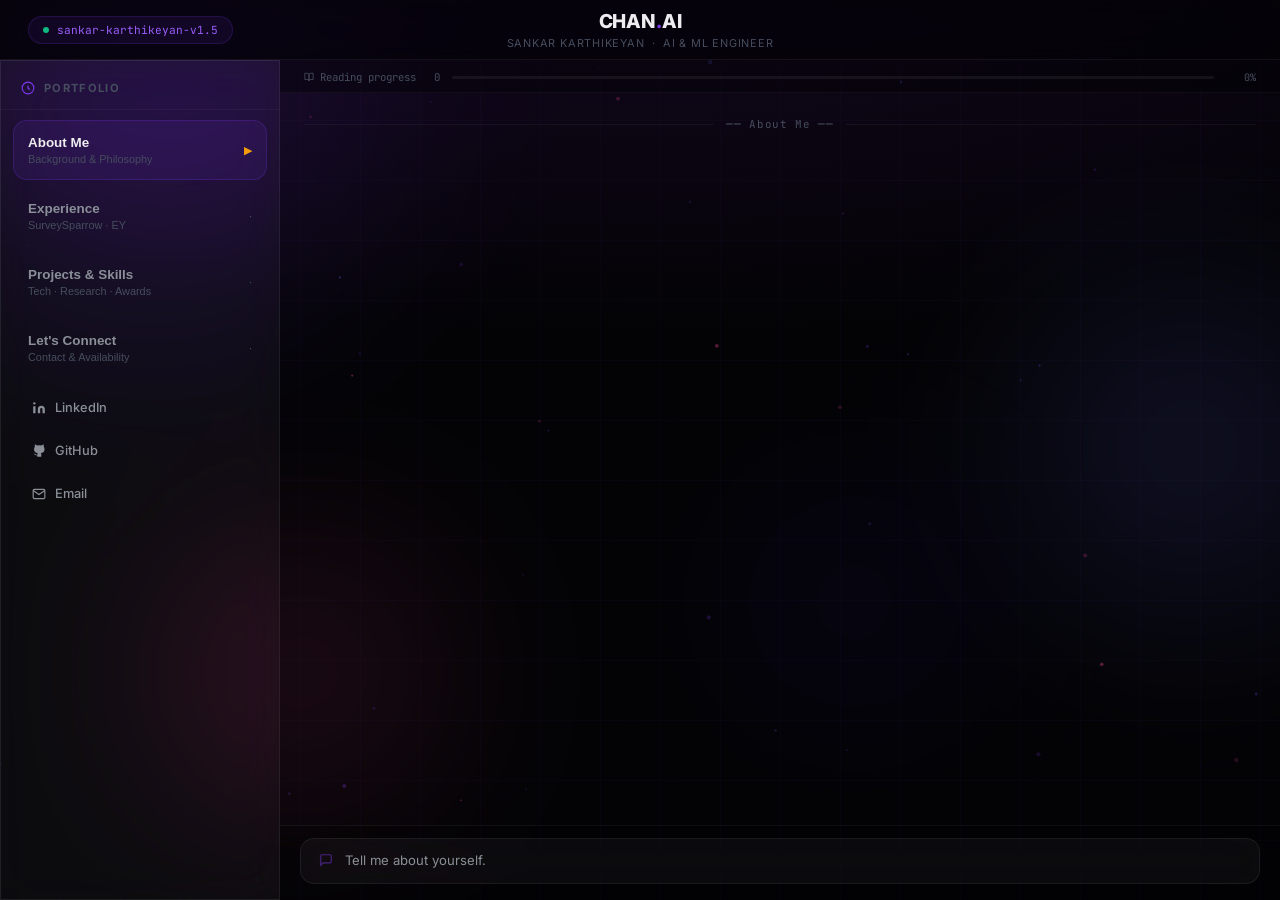
==== commit 57e023d0: "feat: initialize agentic portfolio website with interactive resume chat interface" ====
--- a/Agentic-portfolio/index.html
+++ b/Agentic-portfolio/index.html
@@ -29,15 +29,10 @@
     </div>
   </div>
   <div class="topbar-center">
-    <span class="topbar-title">SK<span class="accent">.</span>Agent</span>
+    <span class="topbar-title">CHAN<span class="accent">.</span>AI</span>
     <span class="topbar-sub">Sankar Karthikeyan &nbsp;·&nbsp; AI &amp; ML Engineer</span>
   </div>
-  <div class="topbar-right">
-    <a href="mailto:sankarkarthikeyan066@gmail.com" class="hire-btn" id="hire-me-btn">
-      <svg width="13" height="13" viewBox="0 0 24 24" fill="none" stroke="currentColor" stroke-width="2.5" aria-hidden="true"><path d="M22 16.92v3a2 2 0 01-2.18 2 19.79 19.79 0 01-8.63-3.07A19.5 19.5 0 013.07 9.81 19.79 19.79 0 01.22 1.18 2 2 0 012.22 0h3a2 2 0 012 1.72 12.84 12.84 0 00.7 2.81 2 2 0 01-.45 2.11L6.09 7.91a16 16 0 006 6l1.27-1.27a2 2 0 012.11-.45 12.84 12.84 0 002.81.7A2 2 0 0122 16.92z"/></svg>
-      Hire Me
-    </a>
-  </div>
+  <div class="topbar-right"></div>
 </header>
 
 <!-- MAIN LAYOUT -->
@@ -69,17 +64,13 @@
       </button>
     </nav>
 
-    <div class="sidebar-meta">
-      <div class="meta-row"><span class="meta-label">Mode</span><span class="meta-val font-mono">Interactive</span></div>
-      <div class="meta-row"><span class="meta-label">Status</span><span class="meta-val online"><span class="blink-dot"></span>Available</span></div>
-    </div>
 
     <div class="sidebar-links">
       <a href="https://www.linkedin.com/in/sankar-karthikeyan/" target="_blank" rel="noopener" class="slink">
         <svg width="14" height="14" viewBox="0 0 24 24" fill="currentColor" aria-hidden="true"><path d="M16 8a6 6 0 016 6v7h-4v-7a2 2 0 00-2-2 2 2 0 00-2 2v7h-4v-7a6 6 0 016-6zM2 9h4v12H2z"/><circle cx="4" cy="4" r="2"/></svg>
         LinkedIn
       </a>
-      <a href="https://github.com/Sankar" target="_blank" rel="noopener" class="slink">
+      <a href="https://github.com/SankarKarthi" target="_blank" rel="noopener" class="slink">
         <svg width="14" height="14" viewBox="0 0 24 24" fill="currentColor" aria-hidden="true"><path d="M9 19c-5 1.5-5-2.5-7-3m14 6v-3.87a3.37 3.37 0 00-.94-2.61c3.14-.35 6.44-1.54 6.44-7A5.44 5.44 0 0020 4.77 5.07 5.07 0 0019.91 1S18.73.65 16 2.48a13.38 13.38 0 00-7 0C6.27.65 5.09 1 5.09 1A5.07 5.07 0 005 4.77a5.44 5.44 0 00-1.5 3.78c0 5.42 3.3 6.61 6.44 7A3.37 3.37 0 009 18.13V22"/></svg>
         GitHub
       </a>
@@ -143,21 +134,7 @@
         <div class="hint-icon">
           <svg width="14" height="14" viewBox="0 0 24 24" fill="none" stroke="#7C3AED" stroke-width="2" aria-hidden="true"><path d="M21 15a2 2 0 01-2 2H7l-4 4V5a2 2 0 012-2h14a2 2 0 012 2z"/></svg>
         </div>
-        <span class="hint-text" id="hint-bar">Press <strong>Auto Play</strong> to let the conversation unfold, or <strong>Step →</strong> to move at your own pace.</span>
-      </div>
-      <!-- Controls -->
-      <div class="controls-row">
-        <button class="auto-btn" id="auto-btn" aria-label="Auto-play conversation">
-          <svg width="14" height="14" viewBox="0 0 24 24" fill="currentColor" aria-hidden="true"><polygon points="5 3 19 12 5 21 5 3"/></svg>
-          <span>Auto Play</span>
-        </button>
-        <div class="key-hints">
-          <span class="key-hint"><kbd>Space</kbd> toggle play</span>
-          <span class="key-hint"><kbd>Enter</kbd> step</span>
-        </div>
-        <button class="send-btn" id="send-btn" aria-label="Next message">
-          <svg width="15" height="15" viewBox="0 0 24 24" fill="none" stroke="currentColor" stroke-width="2.5" aria-hidden="true"><line x1="22" y1="2" x2="11" y2="13"/><polygon points="22 2 15 22 11 13 2 9 22 2"/></svg>
-        </button>
+        <span class="hint-text" id="hint-bar">Just sit back — you don't need to do anything. I'll introduce myself all on my own. ✦</span>
       </div>
     </div>
 
